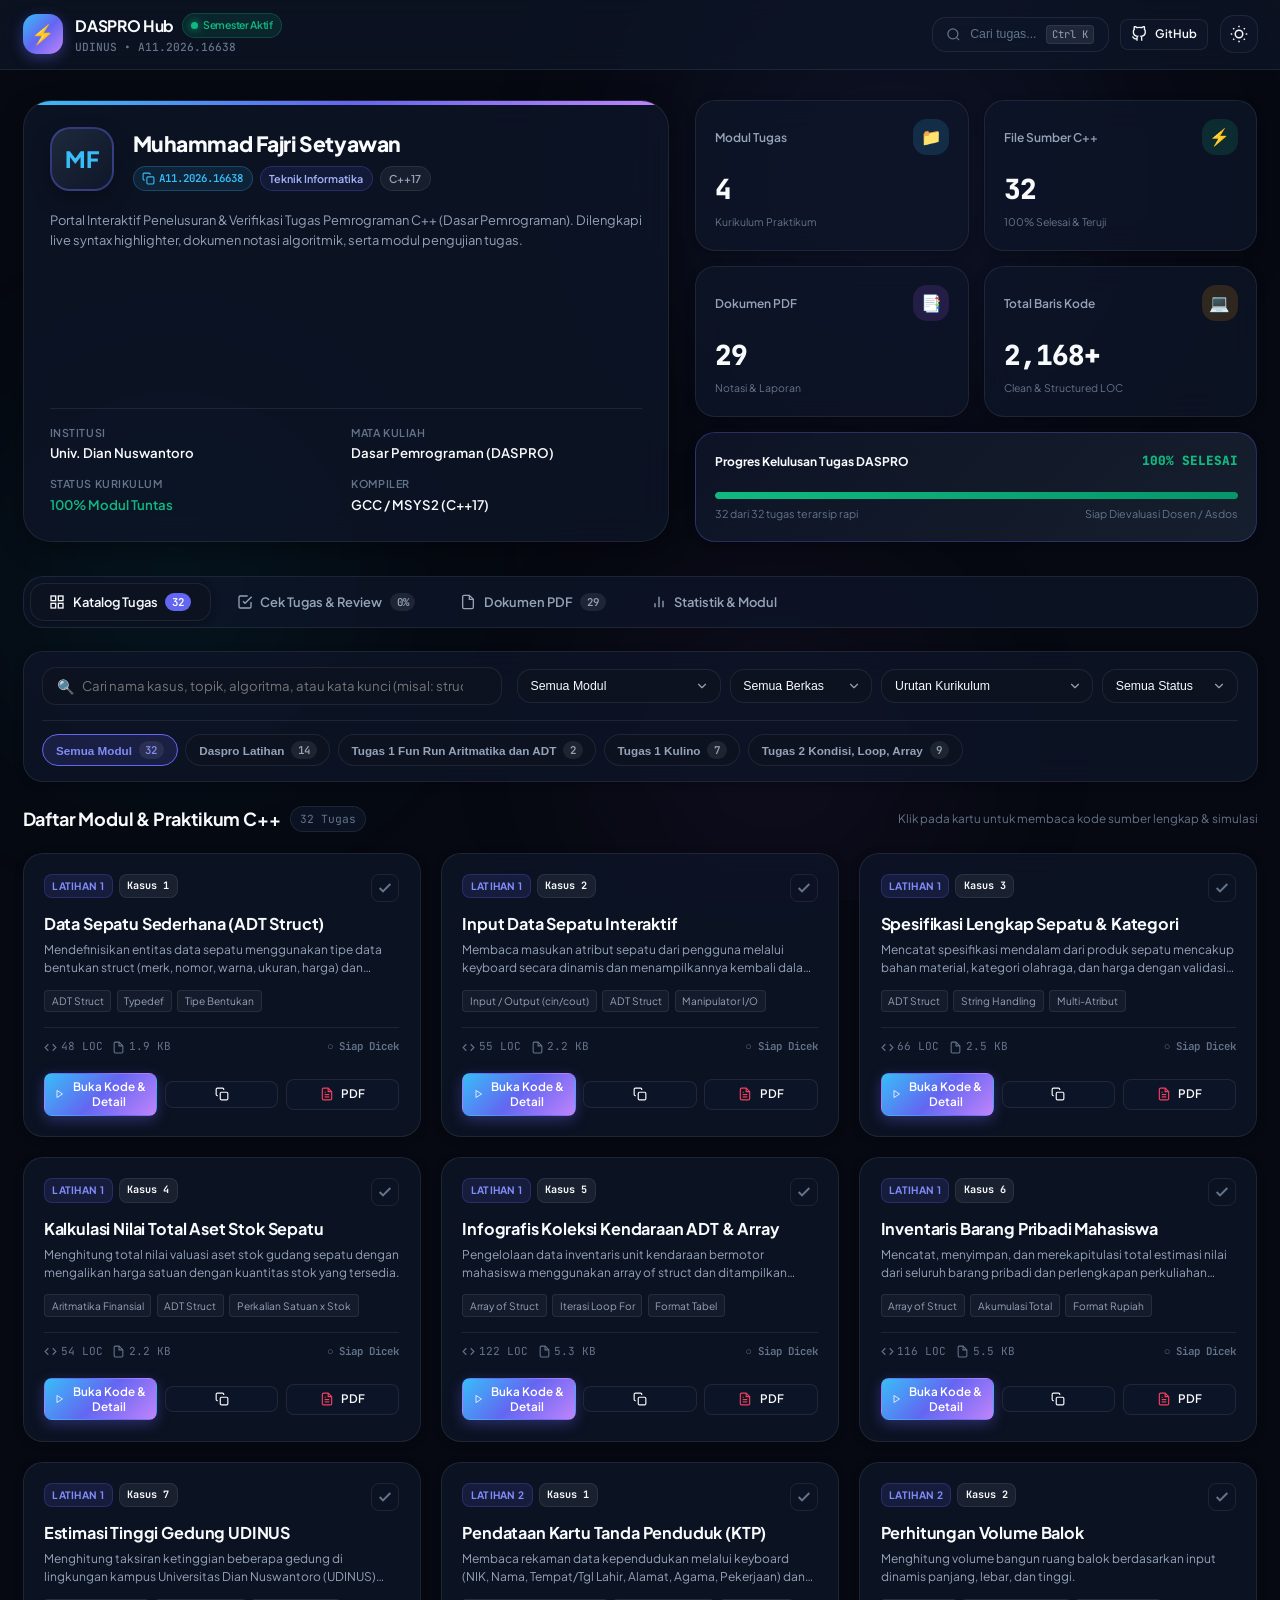
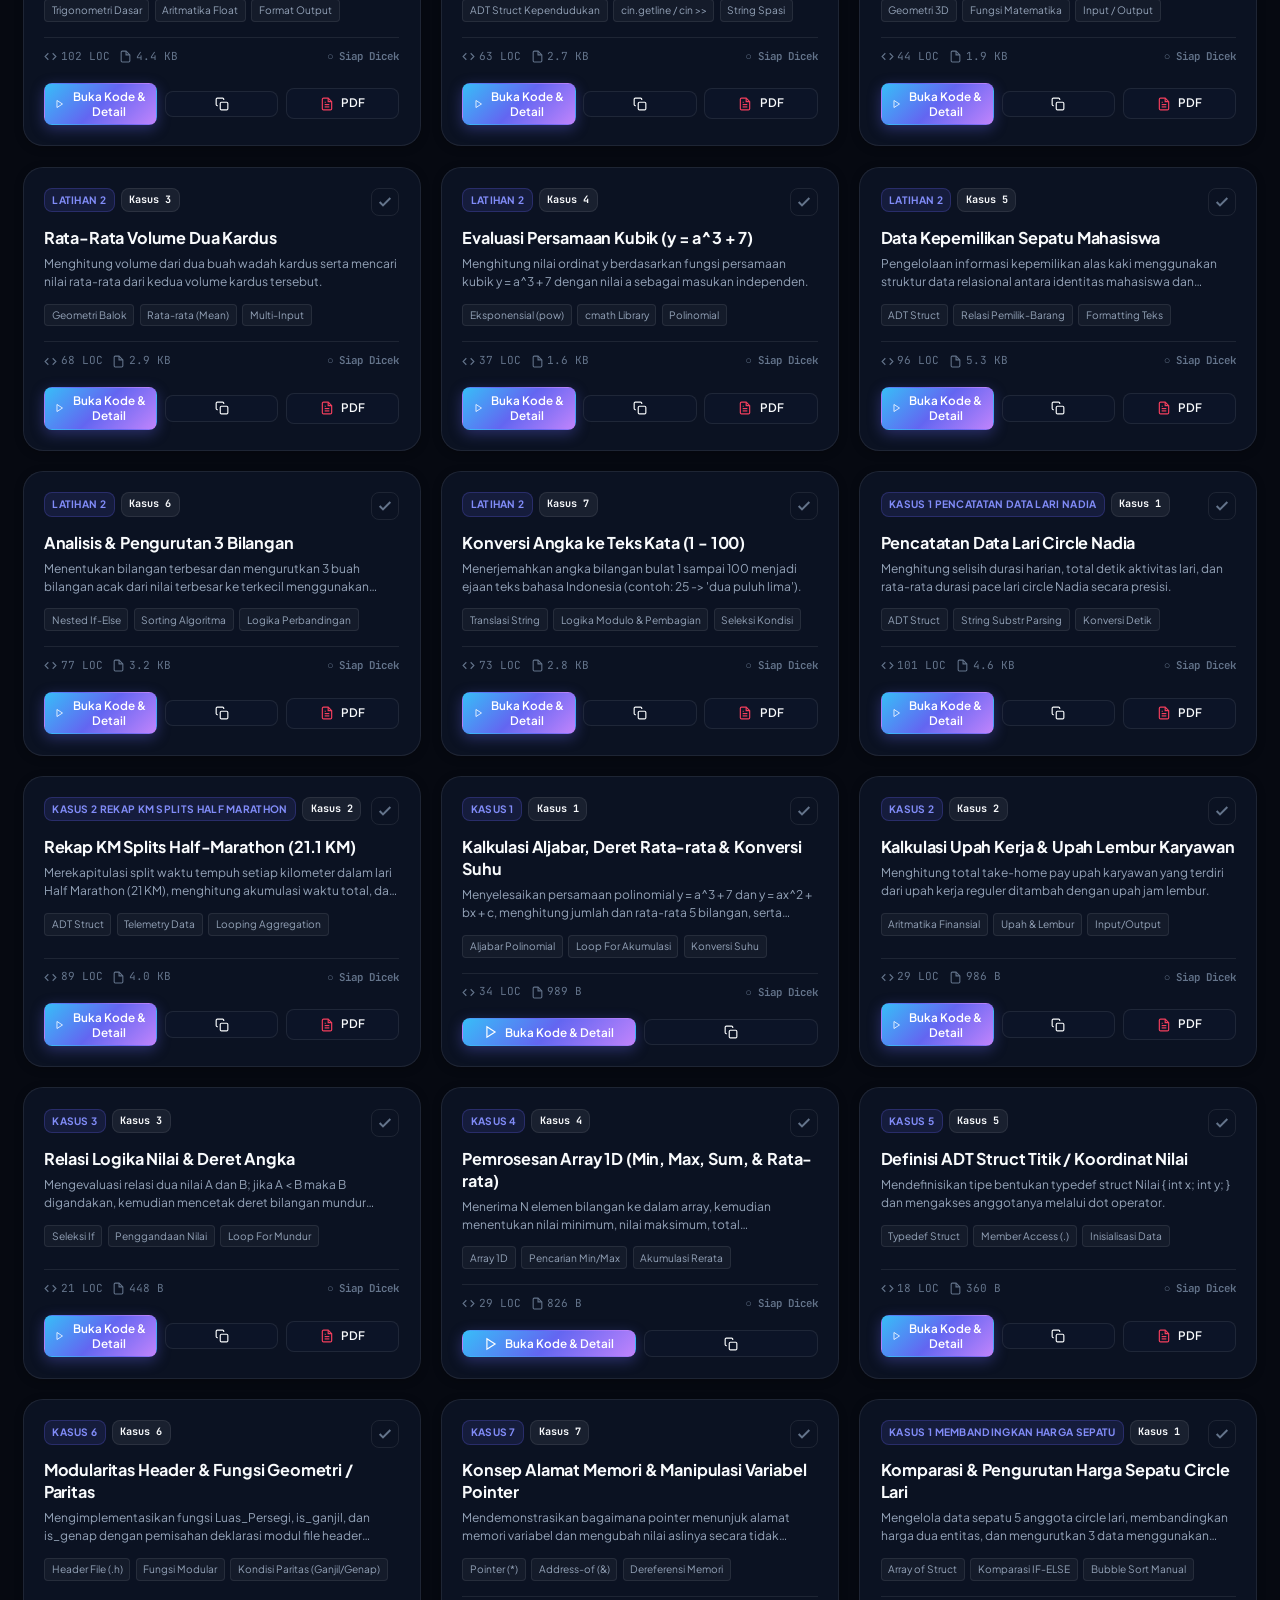
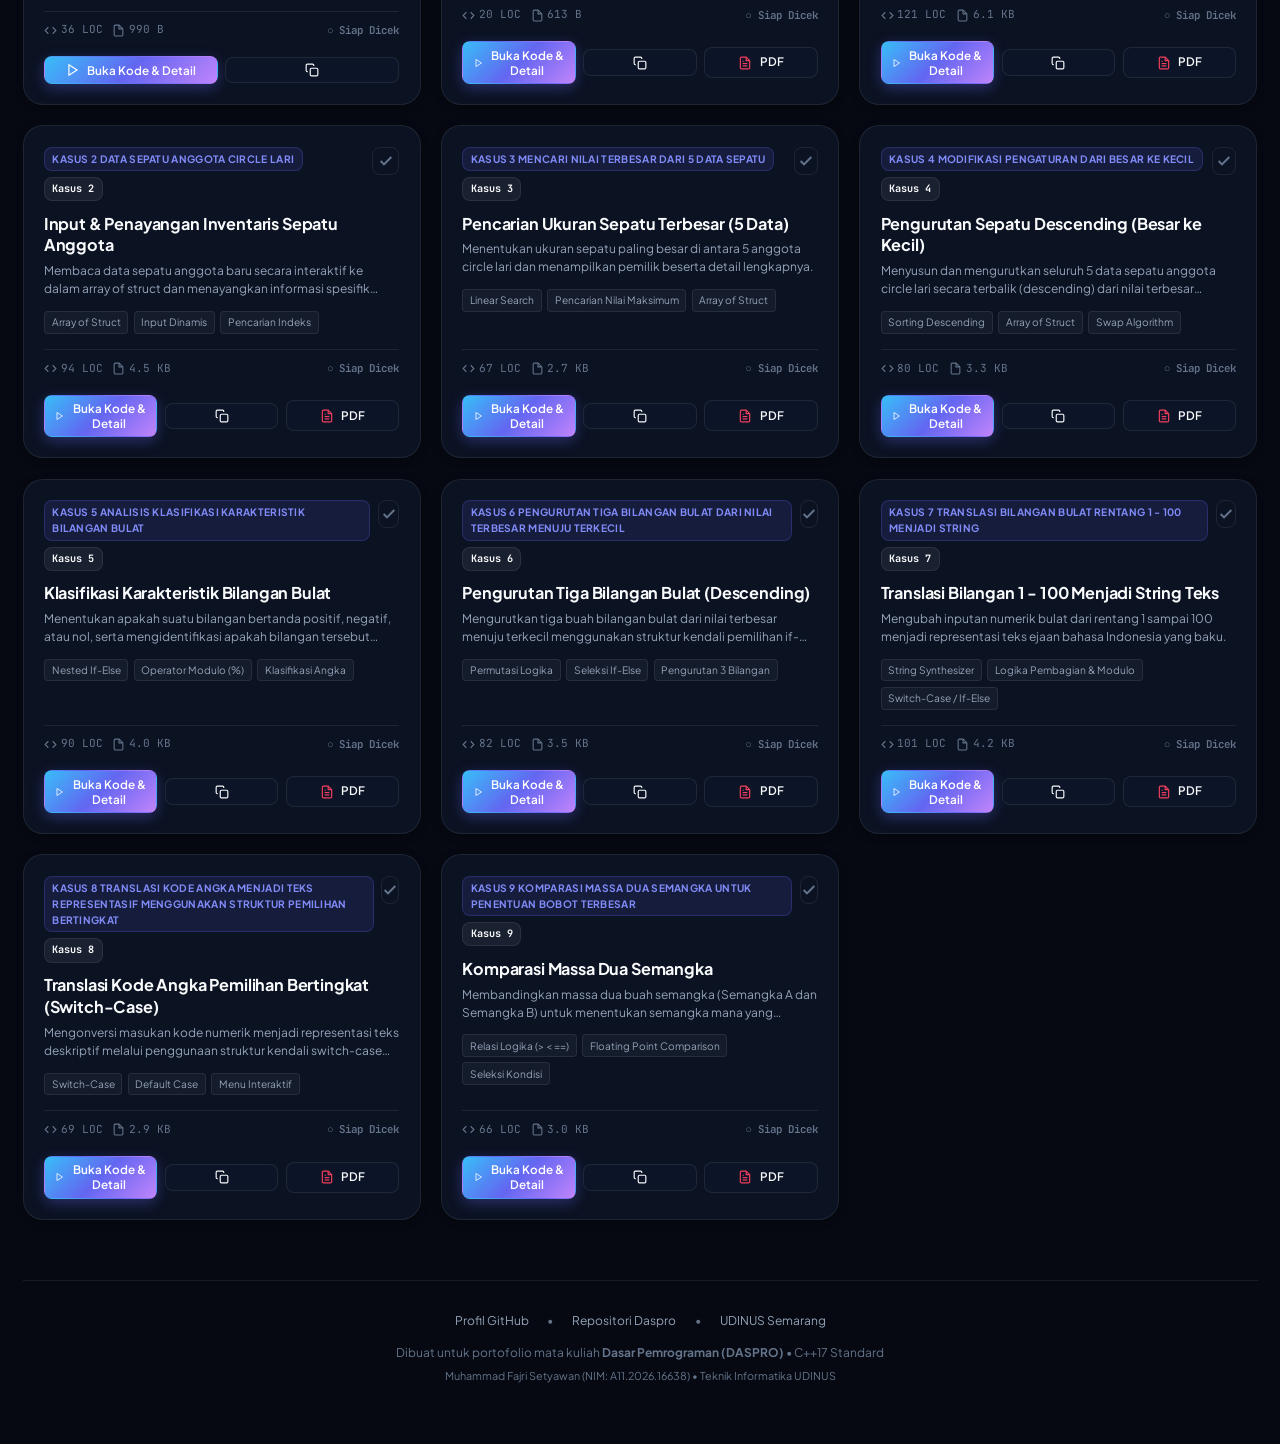
==== index.html @ 73347749 "feat: add interactive web portal and automation scripts for repository visualization" ====
<!DOCTYPE html>
<html lang="id" data-theme="dark">
<head>
    <meta charset="UTF-8">
    <meta name="viewport" content="width=device-width, initial-scale=1.0">
    <meta name="description" content="DASPRO Activity & Assignment Hub - Repositori Tugas & Portofolio Pemrograman C++ Muhammad Fajri Setyawan (NIM: A11.2026.16638), Teknik Informatika UDINUS.">
    <meta name="author" content="Muhammad Fajri Setyawan">
    <title>DASPRO Assignment Hub & Explorer • Muhammad Fajri Setyawan (A11.2026.16638)</title>
    
    <!-- Favicon -->
    <link rel="icon" href="data:image/svg+xml,<svg xmlns=%22http://www.w3.org/2000/svg%22 viewBox=%220 0 100 100%22><text y=%22.9em%22 font-size=%2290%22>🚀</text></svg>">

    <!-- Stylesheet -->
    <link rel="stylesheet" href="assets/css/styles.css">
</head>
<body>

    <!-- Ambient Glowing Lights -->
    <div class="ambient-glow">
        <div class="glow-circle-1"></div>
        <div class="glow-circle-2"></div>
        <div class="glow-circle-3"></div>
    </div>

    <!-- Main Container -->
    <div class="app-container">

        <!-- Navigation Bar -->
        <header class="navbar">
            <a href="#" class="nav-brand">
                <div class="brand-icon">
                    <span>⚡</span>
                </div>
                <div class="brand-info">
                    <div class="brand-title">
                        DASPRO Hub
                        <span class="status-badge">
                            <span class="pulse-dot"></span>
                            Semester Aktif
                        </span>
                    </div>
                    <div class="brand-subtitle">UDINUS • A11.2026.16638</div>
                </div>
            </a>

            <div class="nav-controls">
                <button class="nav-search-trigger" id="navSearchTrigger" title="Cari tugas (Tekan Ctrl + K atau /)">
                    <svg width="15" height="15" viewBox="0 0 24 24" fill="none" stroke="currentColor" stroke-width="2">
                        <circle cx="11" cy="11" r="8"></circle>
                        <line x1="21" y1="21" x2="16.65" y2="16.65"></line>
                    </svg>
                    <span>Cari tugas...</span>
                    <span class="kbd">Ctrl K</span>
                </button>

                <a href="https://github.com/LazenFajri/daspro_A11.2026.16638" target="_blank" rel="noopener noreferrer" class="btn btn-secondary btn-sm" title="Buka Repositori GitHub">
                    <svg width="16" height="16" viewBox="0 0 24 24" fill="none" stroke="currentColor" stroke-width="2">
                        <path d="M9 19c-5 1.5-5-2.5-7-3m14 6v-3.87a3.37 3.37 0 0 0-.94-2.61c3.14-.35 6.44-1.54 6.44-7A5.44 5.44 0 0 0 20 4.77 5.07 5.07 0 0 0 19.91 1S18.73.65 16 2.48a13.38 13.38 0 0 0-7 0C6.27.65 5.09 1 5.09 1A5.07 5.07 0 0 0 5 4.77a5.44 5.44 0 0 0-1.5 3.78c0 5.42 3.3 6.61 6.44 7A3.37 3.37 0 0 0 9 18.13V22"></path>
                    </svg>
                    <span>GitHub</span>
                </a>

                <button class="btn-icon" id="themeToggleBtn" title="Ganti Tema (Dark / Light)">
                    <svg width="18" height="18" viewBox="0 0 24 24" fill="none" stroke="currentColor" stroke-width="2">
                        <circle cx="12" cy="12" r="5"></circle>
                        <line x1="12" y1="1" x2="12" y2="3"></line>
                        <line x1="12" y1="21" x2="12" y2="23"></line>
                        <line x1="4.22" y1="4.22" x2="5.64" y2="5.64"></line>
                        <line x1="18.36" y1="18.36" x2="19.78" y2="19.78"></line>
                        <line x1="1" y1="12" x2="3" y2="12"></line>
                        <line x1="21" y1="12" x2="23" y2="12"></line>
                        <line x1="4.22" y1="19.78" x2="5.64" y2="18.36"></line>
                        <line x1="18.36" y1="5.64" x2="19.78" y2="4.22"></line>
                    </svg>
                </button>
            </div>
        </header>

        <!-- Hero Section -->
        <section class="hero-section">
            <!-- Left: Student Profile Card -->
            <div class="hero-profile-card">
                <div>
                    <div class="profile-header">
                        <div class="profile-avatar">MF</div>
                        <div class="profile-meta">
                            <h1 class="profile-name">Muhammad Fajri Setyawan</h1>
                            <div class="profile-badges">
                                <span class="badge-tag badge-nim" id="nimCopyBadge" title="Klik untuk menyalin NIM">
                                    <svg width="13" height="13" viewBox="0 0 24 24" fill="none" stroke="currentColor" stroke-width="2"><rect x="9" y="9" width="13" height="13" rx="2" ry="2"></rect><path d="M5 15H4a2 2 0 0 1-2-2V4a2 2 0 0 1 2-2h9a2 2 0 0 1 2 2v1"></path></svg>
                                    A11.2026.16638
                                </span>
                                <span class="badge-tag badge-prodi">Teknik Informatika</span>
                                <span class="badge-tag">C++17</span>
                            </div>
                        </div>
                    </div>

                    <div style="font-size: 0.86rem; color: var(--text-secondary); line-height: 1.6; margin-bottom: 1rem;">
                        Portal Interaktif Penelusuran & Verifikasi Tugas Pemrograman C++ (Dasar Pemrograman). Dilengkapi live syntax highlighter, dokumen notasi algoritmik, serta modul pengujian tugas.
                    </div>
                </div>

                <div class="profile-details">
                    <div class="detail-item">
                        <span class="detail-label">Institusi</span>
                        <span class="detail-value">Univ. Dian Nuswantoro</span>
                    </div>
                    <div class="detail-item">
                        <span class="detail-label">Mata Kuliah</span>
                        <span class="detail-value">Dasar Pemrograman (DASPRO)</span>
                    </div>
                    <div class="detail-item">
                        <span class="detail-label">Status Kurikulum</span>
                        <span class="detail-value" style="color: var(--brand-emerald);">100% Modul Tuntas</span>
                    </div>
                    <div class="detail-item">
                        <span class="detail-label">Kompiler</span>
                        <span class="detail-value">GCC / MSYS2 (C++17)</span>
                    </div>
                </div>
            </div>

            <!-- Right: Stats Grid -->
            <div class="hero-stats-grid">
                <div class="stat-card">
                    <div class="stat-card-top">
                        <span class="stat-label">Modul Tugas</span>
                        <div class="stat-icon blue">📁</div>
                    </div>
                    <div class="stat-value">4</div>
                    <div class="stat-sub">Kurikulum Praktikum</div>
                </div>

                <div class="stat-card">
                    <div class="stat-card-top">
                        <span class="stat-label">File Sumber C++</span>
                        <div class="stat-icon green">⚡</div>
                    </div>
                    <div class="stat-value">32</div>
                    <div class="stat-sub">100% Selesai & Teruji</div>
                </div>

                <div class="stat-card">
                    <div class="stat-card-top">
                        <span class="stat-label">Dokumen PDF</span>
                        <div class="stat-icon purple">📑</div>
                    </div>
                    <div class="stat-value">29</div>
                    <div class="stat-sub">Notasi & Laporan</div>
                </div>

                <div class="stat-card">
                    <div class="stat-card-top">
                        <span class="stat-label">Total Baris Kode</span>
                        <div class="stat-icon amber">💻</div>
                    </div>
                    <div class="stat-value">2,168+</div>
                    <div class="stat-sub">Clean & Structured LOC</div>
                </div>

                <div class="stat-card featured">
                    <div class="stat-card-top">
                        <span class="stat-label" style="font-weight: 700; color: var(--text-primary);">
                            Progres Kelulusan Tugas DASPRO
                        </span>
                        <span style="font-size: 0.85rem; font-weight: 800; color: var(--brand-emerald); font-family: var(--font-mono);">
                            100% SELESAI
                        </span>
                    </div>
                    <div class="progress-container">
                        <div class="progress-bar-bg">
                            <div class="progress-bar-fill" style="width: 100%;"></div>
                        </div>
                    </div>
                    <div style="display: flex; justify-content: space-between; font-size: 0.72rem; color: var(--text-muted); margin-top: 0.4rem;">
                        <span>32 dari 32 tugas terarsip rapi</span>
                        <span>Siap Dievaluasi Dosen / Asdos</span>
                    </div>
                </div>
            </div>
        </section>

        <!-- View Switcher Navigation Tabs -->
        <nav class="main-view-nav" aria-label="Navigasi Utama">
            <button class="view-tab-btn active" data-view="explorer">
                <svg width="16" height="16" viewBox="0 0 24 24" fill="none" stroke="currentColor" stroke-width="2">
                    <rect x="3" y="3" width="7" height="7"></rect>
                    <rect x="14" y="3" width="7" height="7"></rect>
                    <rect x="14" y="14" width="7" height="7"></rect>
                    <rect x="3" y="14" width="7" height="7"></rect>
                </svg>
                <span>Katalog Tugas</span>
                <span class="tab-badge">32</span>
            </button>

            <button class="view-tab-btn" data-view="review">
                <svg width="16" height="16" viewBox="0 0 24 24" fill="none" stroke="currentColor" stroke-width="2">
                    <polyline points="9 11 12 14 22 4"></polyline>
                    <path d="M21 12v7a2 2 0 0 1-2 2H5a2 2 0 0 1-2-2V5a2 2 0 0 1 2-2h11"></path>
                </svg>
                <span>Cek Tugas & Review</span>
                <span class="tab-badge" id="reviewProgressPctLabel">0%</span>
            </button>

            <button class="view-tab-btn" data-view="pdf">
                <svg width="16" height="16" viewBox="0 0 24 24" fill="none" stroke="currentColor" stroke-width="2">
                    <path d="M14 2H6a2 2 0 0 0-2 2v16a2 2 0 0 0 2 2h12a2 2 0 0 0 2-2V8z"></path>
                    <polyline points="14 2 14 8 20 8"></polyline>
                </svg>
                <span>Dokumen PDF</span>
                <span class="tab-badge">29</span>
            </button>

            <button class="view-tab-btn" data-view="analytics">
                <svg width="16" height="16" viewBox="0 0 24 24" fill="none" stroke="currentColor" stroke-width="2">
                    <line x1="18" y1="20" x2="18" y2="10"></line>
                    <line x1="12" y1="20" x2="12" y2="4"></line>
                    <line x1="6" y1="20" x2="6" y2="14"></line>
                </svg>
                <span>Statistik & Modul</span>
            </button>
        </nav>

        <!-- ===================================================================
             VIEW 1: EXPLORER / KATALOG TUGAS
             =================================================================== -->
        <main id="viewExplorer">
            <!-- Filter Toolbar -->
            <div class="filter-toolbar">
                <div class="toolbar-top-row">
                    <div class="search-box-wrapper">
                        <span class="search-icon">🔍</span>
                        <input type="text" id="searchInput" class="search-input" placeholder="Cari nama kasus, topik, algoritma, atau kata kunci (misal: struct, pointer, lari, sepatu)...">
                        <button id="searchClearBtn" class="search-clear-btn" title="Hapus pencarian">✕</button>
                    </div>

                    <div class="toolbar-select-group">
                        <select id="moduleFilterSelect" class="select-custom" title="Filter Berdasarkan Modul">
                            <option value="all">Semua Modul</option>
                            <option value="Daspro Latihan">Daspro Latihan</option>
                            <option value="Tugas 1 Fun Run Aritmatika dan ADT">Tugas 1 Fun Run</option>
                            <option value="Tugas 1 Kulino">Tugas 1 Kulino</option>
                            <option value="Tugas 2 Kondisi, Loop, Array">Tugas 2 Kondisi, Loop, Array</option>
                        </select>

                        <select id="fileTypeSelect" class="select-custom" title="Filter Tipe Berkas">
                            <option value="all">Semua Berkas</option>
                            <option value="cpp">Hanya C++ (.cpp)</option>
                            <option value="pdf">Hanya PDF (.pdf)</option>
                        </select>

                        <select id="sortSelect" class="select-custom" title="Urutkan Tampilan">
                            <option value="default">Urutan Kurikulum</option>
                            <option value="loc_desc">Baris Kode Terbanyak (LOC ↓)</option>
                            <option value="name_asc">Nama Judul (A - Z)</option>
                        </select>

                        <select id="reviewFilterSelect" class="select-custom" title="Status Pemeriksaan">
                            <option value="all">Semua Status</option>
                            <option value="reviewed">Sudah Diperiksa</option>
                            <option value="unreviewed">Belum Diperiksa</option>
                        </select>
                    </div>
                </div>

                <!-- Module Pills -->
                <div class="module-pills-row" id="modulePillsContainer">
                    <!-- Dynamic Pills -->
                </div>
            </div>

            <!-- Section Header -->
            <div class="section-header">
                <div class="section-title-wrap">
                    <h2 class="section-title">Daftar Modul & Praktikum C++</h2>
                    <span class="section-counter" id="assignmentCountLabel">32 Tugas</span>
                </div>
                <div style="font-size: 0.78rem; color: var(--text-muted);">
                    Klik pada kartu untuk membaca kode sumber lengkap & simulasi
                </div>
            </div>

            <!-- Assignment Cards Grid -->
            <div class="assignment-grid" id="assignmentGrid">
                <!-- Generated by app.js -->
            </div>
        </main>

        <!-- ===================================================================
             VIEW 2: CEK TUGAS & REVIEW CENTER (Interactive Verification)
             =================================================================== -->
        <section id="viewReview" style="display: none;">
            <div class="review-dashboard-header">
                <div class="review-summary-left">
                    <h2>📋 Dashboard Verifikasi & Pemeriksaan Tugas</h2>
                    <p>
                        Panel interaktif untuk dosen, asisten dosen, maupun mahasiswa dalam memvalidasi seluruh berkas praktikum C++. Status centang, penilaian nilai skor, dan catatan tersimpan secara otomatis di peramban (localStorage).
                    </p>
                    <div class="review-progress-card">
                        <div class="review-progress-top">
                            <span class="review-progress-title">Progres Pemeriksaan Portofolio</span>
                            <span class="review-progress-pct" id="reviewProgressCountLabel">0 / 32 Tugas Terverifikasi</span>
                        </div>
                        <div class="progress-bar-bg">
                            <div class="progress-bar-fill" id="reviewProgressBarFill" style="width: 0%;"></div>
                        </div>
                    </div>
                </div>

                <div class="review-actions-right">
                    <button class="btn btn-primary" id="exportReviewBtn">
                        <svg width="16" height="16" viewBox="0 0 24 24" fill="none" stroke="currentColor" stroke-width="2">
                            <path d="M21 15v4a2 2 0 0 1-2 2H5a2 2 0 0 1-2-2v-4"></path>
                            <polyline points="7 10 12 15 17 10"></polyline>
                            <line x1="12" y1="15" x2="12" y2="3"></line>
                        </svg>
                        <span>Ekspor Laporan Review (Salin Ringkasan)</span>
                    </button>

                    <div style="display: flex; gap: 0.5rem;">
                        <button class="btn btn-secondary btn-sm" id="markAllReviewedBtn" style="flex: 1;">
                            <svg width="14" height="14" viewBox="0 0 24 24" fill="none" stroke="currentColor" stroke-width="2"><polyline points="20 6 9 17 4 12"></polyline></svg>
                            Tandai Semua Selesai
                        </button>
                        <button class="btn btn-ghost btn-sm" id="resetReviewBtn">
                            Reset
                        </button>
                    </div>
                </div>
            </div>

            <!-- Review Table -->
            <div class="review-table-container">
                <table class="review-table">
                    <thead>
                        <tr>
                            <th style="width: 50px;">No</th>
                            <th>Nama Tugas & File C++</th>
                            <th>Modul</th>
                            <th>Baris</th>
                            <th style="width: 150px;">Status Pemeriksaan</th>
                            <th style="width: 80px;">Skor</th>
                            <th>Catatan Evaluasi / Feedback</th>
                            <th style="width: 100px;">Aksi</th>
                        </tr>
                    </thead>
                    <tbody id="reviewTableBody">
                        <!-- Generated by app.js -->
                    </tbody>
                </table>
            </div>
        </section>

        <!-- ===================================================================
             VIEW 3: PDF DOCUMENT HUB
             =================================================================== -->
        <section id="viewPdf" style="display: none;">
            <div class="section-header">
                <div class="section-title-wrap">
                    <h2 class="section-title">Katalog Dokumen & Notasi Algoritmik</h2>
                    <span class="section-counter">29 Berkas PDF</span>
                </div>
                <div style="font-size: 0.78rem; color: var(--text-muted);">
                    Arsip lengkap berkas analisis, deskripsi kasus, dan notasi algoritma
                </div>
            </div>

            <div class="pdf-catalog-grid" id="pdfGrid">
                <!-- Generated by app.js -->
            </div>
        </section>

        <!-- ===================================================================
             VIEW 4: MODULES & ANALYTICS
             =================================================================== -->
        <section id="viewAnalytics" style="display: none;">
            <div class="section-header">
                <div class="section-title-wrap">
                    <h2 class="section-title">Distribusi Modul Praktikum</h2>
                </div>
            </div>

            <div class="module-overview-grid" id="moduleAnalyticsContainer">
                <!-- Generated by app.js -->
            </div>

            <div class="analysis-card">
                <div class="analysis-title">
                    <svg width="20" height="20" viewBox="0 0 24 24" fill="none" stroke="#6366f1" stroke-width="2">
                        <path d="M20.59 13.41l-7.17 7.17a2 2 0 0 1-2.83 0L2 12V2h10l8.59 8.59a2 2 0 0 1 0 2.82z"></path>
                        <line x1="7" y1="7" x2="7.01" y2="7"></line>
                    </svg>
                    <span>Peta Konsep & Topik Pemrograman C++</span>
                </div>
                <div class="analysis-content" style="margin-top: 0.75rem;">
                    <p style="margin-bottom: 1rem;">
                        Klik pada salah satu topik di bawah untuk memfilter seluruh tugas yang mengimplementasikan materi tersebut:
                    </p>
                    <div id="conceptCloudContainer">
                        <!-- Generated by app.js -->
                    </div>
                </div>
            </div>
        </section>

        <!-- Footer -->
        <footer class="app-footer">
            <div class="footer-links">
                <a href="https://github.com/LazenFajri" target="_blank" rel="noopener noreferrer">Profil GitHub</a>
                <span>•</span>
                <a href="https://github.com/LazenFajri/daspro_A11.2026.16638" target="_blank" rel="noopener noreferrer">Repositori Daspro</a>
                <span>•</span>
                <a href="https://dinus.ac.id" target="_blank" rel="noopener noreferrer">UDINUS Semarang</a>
            </div>
            <div>
                Dibuat untuk portofolio mata kuliah <strong>Dasar Pemrograman (DASPRO)</strong> • C++17 Standard
            </div>
            <div style="margin-top: 0.35rem; font-size: 0.72rem; color: var(--text-muted);">
                Muhammad Fajri Setyawan (NIM: A11.2026.16638) • Teknik Informatika UDINUS
            </div>
        </footer>

    </div>

    <!-- =======================================================================
         ULTIMATE CODE & ASSIGNMENT MODAL
         ======================================================================= -->
    <div class="modal-backdrop" id="taskModal" aria-modal="true" role="dialog">
        <div class="modal-window">
            <!-- Modal Header -->
            <div class="modal-header">
                <div class="modal-header-left">
                    <div class="modal-breadcrumbs" id="modalBreadcrumb">
                        <span>Modul</span> / <span>Subfolder</span> / <span>Berkas.cpp</span>
                    </div>
                    <h3 class="modal-title" id="modalTitle">Judul Tugas</h3>
                </div>

                <div class="modal-header-actions">
                    <button class="btn btn-secondary btn-sm" id="modalCopyCodeBtn" title="Salin seluruh kode C++">
                        <svg width="14" height="14" viewBox="0 0 24 24" fill="none" stroke="currentColor" stroke-width="2">
                            <rect x="9" y="9" width="13" height="13" rx="2" ry="2"></rect>
                            <path d="M5 15H4a2 2 0 0 1-2-2V4a2 2 0 0 1 2-2h9a2 2 0 0 1 2 2v1"></path>
                        </svg>
                        <span>Salin Kode</span>
                    </button>

                    <button class="btn btn-secondary btn-sm" id="modalDownloadBtn" title="Unduh file .cpp">
                        <svg width="14" height="14" viewBox="0 0 24 24" fill="none" stroke="currentColor" stroke-width="2">
                            <path d="M21 15v4a2 2 0 0 1-2 2H5a2 2 0 0 1-2-2v-4"></path>
                            <polyline points="7 10 12 15 17 10"></polyline>
                            <line x1="12" y1="15" x2="12" y2="3"></line>
                        </svg>
                        <span>Unduh .cpp</span>
                    </button>

                    <a id="modalGithubLink" href="#" target="_blank" rel="noopener noreferrer" class="btn btn-ghost btn-sm" title="Lihat di GitHub">
                        <svg width="16" height="16" viewBox="0 0 24 24" fill="none" stroke="currentColor" stroke-width="2">
                            <path d="M9 19c-5 1.5-5-2.5-7-3m14 6v-3.87a3.37 3.37 0 0 0-.94-2.61c3.14-.35 6.44-1.54 6.44-7A5.44 5.44 0 0 0 20 4.77 5.07 5.07 0 0 0 19.91 1S18.73.65 16 2.48a13.38 13.38 0 0 0-7 0C6.27.65 5.09 1 5.09 1A5.07 5.07 0 0 0 5 4.77a5.44 5.44 0 0 0-1.5 3.78c0 5.42 3.3 6.61 6.44 7A3.37 3.37 0 0 0 9 18.13V22"></path>
                        </svg>
                    </a>

                    <button class="btn-icon" id="modalCloseBtn" title="Tutup (Esc)">✕</button>
                </div>
            </div>

            <!-- Modal Tab Bar -->
            <div class="modal-nav-tabs">
                <button class="modal-tab-btn active" data-tab="code">
                    <svg width="15" height="15" viewBox="0 0 24 24" fill="none" stroke="currentColor" stroke-width="2"><polyline points="16 18 22 12 16 6"></polyline><polyline points="8 6 2 12 8 18"></polyline></svg>
                    <span>Kode Sumber C++</span>
                </button>
                <button class="modal-tab-btn" data-tab="analysis">
                    <svg width="15" height="15" viewBox="0 0 24 24" fill="none" stroke="currentColor" stroke-width="2"><circle cx="12" cy="12" r="10"></circle><line x1="12" y1="16" x2="12" y2="12"></line><line x1="12" y1="8" x2="12.01" y2="8"></line></svg>
                    <span>Analisis Algoritma</span>
                </button>
                <button class="modal-tab-btn" data-tab="terminal">
                    <svg width="15" height="15" viewBox="0 0 24 24" fill="none" stroke="currentColor" stroke-width="2"><polyline points="4 17 10 11 4 5"></polyline><line x1="12" y1="19" x2="20" y2="19"></line></svg>
                    <span>Simulasi Terminal</span>
                </button>
                <button class="modal-tab-btn" data-tab="docs">
                    <svg width="15" height="15" viewBox="0 0 24 24" fill="none" stroke="currentColor" stroke-width="2"><path d="M14 2H6a2 2 0 0 0-2 2v16a2 2 0 0 0 2 2h12a2 2 0 0 0 2-2V8z"></path><polyline points="14 2 14 8 20 8"></polyline></svg>
                    <span>Dokumen Terkait</span>
                </button>
                <button class="modal-tab-btn" data-tab="review">
                    <svg width="15" height="15" viewBox="0 0 24 24" fill="none" stroke="currentColor" stroke-width="2"><polyline points="9 11 12 14 22 4"></polyline><path d="M21 12v7a2 2 0 0 1-2 2H5a2 2 0 0 1-2-2V5a2 2 0 0 1 2-2h11"></path></svg>
                    <span>Status Verifikasi & Nilai</span>
                </button>
            </div>

            <!-- Modal Content Body -->
            <div class="modal-body">
                <!-- Panel 1: Code Viewer -->
                <div class="tab-panel active" id="modalCodePanel">
                    <div class="code-viewer-container">
                        <div class="code-viewer-header">
                            <div class="code-file-label">
                                <span style="color: #38bdf8;">●</span> C++17 Source File
                            </div>
                            <div style="font-size: 0.72rem; color: var(--text-muted); font-family: var(--font-mono);">
                                Standar ISO/IEC 14882:2017
                            </div>
                        </div>
                        <div class="code-viewer-scroll" id="modalCodeWrapper">
                            <!-- Injected by app.js with renderHighlightedCpp -->
                        </div>
                    </div>
                </div>

                <!-- Panel 2: Analysis & Concepts -->
                <div class="tab-panel" id="modalAnalysisPanel">
                    <div id="modalAnalysisContent">
                        <!-- Injected by app.js -->
                    </div>
                </div>

                <!-- Panel 3: Terminal Simulation -->
                <div class="tab-panel" id="modalTerminalPanel">
                    <div class="terminal-box">
                        <div class="terminal-header">
                            <div class="terminal-dots">
                                <span class="terminal-dot red"></span>
                                <span class="terminal-dot yellow"></span>
                                <span class="terminal-dot green"></span>
                            </div>
                            <div class="terminal-title">bash - c++ runner simulation</div>
                            <div style="font-size: 0.7rem; color: #64748b;">x86_64-w64-mingw32</div>
                        </div>
                        <div class="terminal-body" id="modalTerminalBody">
                            <!-- Terminal text -->
                        </div>
                    </div>
                </div>

                <!-- Panel 4: Documents -->
                <div class="tab-panel" id="modalDocsPanel">
                    <div id="modalDocsContent">
                        <!-- Injected by app.js -->
                    </div>
                </div>

                <!-- Panel 5: Review & Grading -->
                <div class="tab-panel" id="modalReviewPanel">
                    <div class="analysis-card">
                        <div class="analysis-title">
                            <svg width="20" height="20" viewBox="0 0 24 24" fill="none" stroke="#10b981" stroke-width="2"><polyline points="20 6 9 17 4 12"></polyline></svg>
                            Verifikasi Kasus & Evaluasi Tugas
                        </div>
                        <div class="analysis-content">
                            <p style="margin-bottom: 1.25rem;">
                                Berikan checklist verifikasi dan catatan evaluasi untuk tugas ini. Data akan langsung tersimpan di peramban.
                            </p>

                            <div style="display: flex; flex-direction: column; gap: 1rem; max-width: 500px;">
                                <label style="display: flex; align-items: center; gap: 0.65rem; cursor: pointer;">
                                    <input type="checkbox" id="modalReviewCheck" style="width: 20px; height: 20px; accent-color: var(--brand-emerald);">
                                    <span style="font-weight: 700; font-size: 0.95rem; color: var(--text-primary);">
                                        Tandai Kasus Ini Sudah Selesai Diperiksa & Lolos Uji
                                    </span>
                                </label>

                                <div>
                                    <label style="display: block; font-size: 0.78rem; font-weight: 600; color: var(--text-muted); margin-bottom: 0.35rem;">
                                        NILAI / SKOR (0 - 100):
                                    </label>
                                    <input type="text" id="modalReviewScore" class="score-input" style="width: 120px; text-align: left; padding: 0.5rem 0.75rem;" placeholder="100">
                                </div>

                                <div>
                                    <label style="display: block; font-size: 0.78rem; font-weight: 600; color: var(--text-muted); margin-bottom: 0.35rem;">
                                        CATATAN EVALUASI / FEEDBACK DOSEN / ASDOS:
                                    </label>
                                    <textarea id="modalReviewNotes" class="review-notes-input" style="min-height: 90px; padding: 0.75rem;" placeholder="Tulis catatan penilaian kode di sini..."></textarea>
                                </div>
                            </div>
                        </div>
                    </div>
                </div>
            </div>
        </div>
    </div>

    <!-- Toast Notification Container -->
    <div class="toast-container" id="toastContainer"></div>

    <!-- Scripts -->
    <script src="assets/js/prism.js"></script>
    <script src="assets/js/assignments.js"></script>
    <script src="assets/js/app.js"></script>
</body>
</html>
---- assets/css/styles.css ----
/* ==========================================================================
   DASPRO Activity & Assignment Hub - Modern Developer Design System
   Mahasiswa: Muhammad Fajri Setyawan (A11.2026.16638) - UDINUS
   ========================================================================== */

@import url('https://fonts.googleapis.com/css2?family=Plus+Jakarta+Sans:wght@300;400;500;600;700;800&family=JetBrains+Mono:wght@400;500;600;700&display=swap');

:root {
    /* Color Palette - Modern Obsidian Dark (Default) */
    --bg-base: #060911;
    --bg-surface: #0c1220;
    --bg-card: rgba(15, 23, 42, 0.72);
    --bg-card-hover: rgba(26, 38, 66, 0.85);
    --bg-card-solid: #0f172a;
    --bg-input: rgba(15, 23, 42, 0.8);
    --bg-glass: rgba(15, 23, 42, 0.65);
    
    --border-subtle: rgba(255, 255, 255, 0.08);
    --border-hover: rgba(99, 102, 241, 0.45);
    --border-active: #6366f1;
    
    --text-primary: #f8fafc;
    --text-secondary: #94a3b8;
    --text-muted: #64748b;
    --text-accent: #38bdf8;

    /* Accents & Brand Gradients */
    --brand-blue: #0284c7;
    --brand-cyan: #06b6d4;
    --brand-indigo: #6366f1;
    --brand-purple: #a855f7;
    --brand-emerald: #10b981;
    --brand-amber: #f59e0b;
    --brand-rose: #f43f5e;
    
    --grad-hero: linear-gradient(135deg, #38bdf8 0%, #6366f1 50%, #c084fc 100%);
    --grad-card-glow: radial-gradient(circle at 50% 0%, rgba(99, 102, 241, 0.15) 0%, transparent 70%);
    --grad-emerald: linear-gradient(135deg, #10b981 0%, #059669 100%);
    --grad-accent: linear-gradient(135deg, #0ea5e9 0%, #6366f1 100%);

    /* Shadows & Glows */
    --shadow-sm: 0 2px 8px rgba(0, 0, 0, 0.25);
    --shadow-md: 0 8px 24px rgba(0, 0, 0, 0.35);
    --shadow-lg: 0 16px 40px rgba(0, 0, 0, 0.45);
    --shadow-glow: 0 0 35px -5px rgba(99, 102, 241, 0.25);
    --shadow-glow-cyan: 0 0 35px -5px rgba(6, 182, 212, 0.25);

    /* Typography & Sizing */
    --font-sans: 'Plus Jakarta Sans', -apple-system, BlinkMacSystemFont, 'Segoe UI', Roboto, sans-serif;
    --font-mono: 'JetBrains Mono', 'Fira Code', monospace;
    
    --radius-sm: 8px;
    --radius-md: 14px;
    --radius-lg: 20px;
    --radius-xl: 28px;
    --radius-full: 9999px;

    --transition: all 0.25s cubic-bezier(0.16, 1, 0.3, 1);
}

/* Light Theme Variables */
[data-theme="light"] {
    --bg-base: #f8fafc;
    --bg-surface: #ffffff;
    --bg-card: rgba(255, 255, 255, 0.85);
    --bg-card-hover: #ffffff;
    --bg-card-solid: #ffffff;
    --bg-input: #ffffff;
    --bg-glass: rgba(255, 255, 255, 0.8);
    
    --border-subtle: #e2e8f0;
    --border-hover: #94a3b8;
    --border-active: #4f46e5;
    
    --text-primary: #0f172a;
    --text-secondary: #475569;
    --text-muted: #94a3b8;
    --text-accent: #0284c7;

    --shadow-sm: 0 2px 8px rgba(0, 0, 0, 0.04);
    --shadow-md: 0 8px 20px rgba(0, 0, 0, 0.06);
    --shadow-lg: 0 16px 36px rgba(0, 0, 0, 0.09);
    --shadow-glow: 0 0 30px -5px rgba(99, 102, 241, 0.15);
    --shadow-glow-cyan: 0 0 30px -5px rgba(14, 165, 233, 0.15);
}

/* Base Styles */
* {
    box-sizing: border-box;
    margin: 0;
    padding: 0;
}

html {
    scroll-behavior: smooth;
    font-size: 15px;
}

body {
    background-color: var(--bg-base);
    color: var(--text-primary);
    font-family: var(--font-sans);
    line-height: 1.6;
    min-height: 100vh;
    overflow-x: hidden;
    position: relative;
    transition: background-color 0.3s ease, color 0.3s ease;
}

/* Ambient Background Lights */
.ambient-glow {
    position: fixed;
    top: 0;
    left: 0;
    width: 100%;
    height: 100%;
    pointer-events: none;
    z-index: 0;
    overflow: hidden;
}

.glow-circle-1 {
    position: absolute;
    top: -150px;
    right: 5%;
    width: 650px;
    height: 650px;
    background: radial-gradient(circle, rgba(99, 102, 241, 0.12) 0%, transparent 70%);
    filter: blur(80px);
}

.glow-circle-2 {
    position: absolute;
    top: 300px;
    left: -100px;
    width: 550px;
    height: 550px;
    background: radial-gradient(circle, rgba(6, 182, 212, 0.09) 0%, transparent 70%);
    filter: blur(80px);
}

.glow-circle-3 {
    position: absolute;
    bottom: -100px;
    right: 20%;
    width: 500px;
    height: 500px;
    background: radial-gradient(circle, rgba(168, 85, 247, 0.08) 0%, transparent 70%);
    filter: blur(80px);
}

/* App Container */
.app-container {
    position: relative;
    z-index: 1;
    max-width: 1440px;
    margin: 0 auto;
    padding: 0 1.5rem 4rem 1.5rem;
}

/* Top Navigation Bar */
.navbar {
    position: sticky;
    top: 0;
    z-index: 100;
    backdrop-filter: blur(20px);
    -webkit-backdrop-filter: blur(20px);
    background: var(--bg-glass);
    border-bottom: 1px solid var(--border-subtle);
    padding: 0.85rem 1.5rem;
    margin: 0 -1.5rem 2rem -1.5rem;
    display: flex;
    align-items: center;
    justify-content: space-between;
    transition: var(--transition);
}

.nav-brand {
    display: flex;
    align-items: center;
    gap: 0.85rem;
    text-decoration: none;
    color: var(--text-primary);
}

.brand-icon {
    width: 40px;
    height: 40px;
    border-radius: var(--radius-md);
    background: var(--grad-hero);
    display: flex;
    align-items: center;
    justify-content: center;
    color: white;
    font-size: 1.25rem;
    font-weight: 800;
    box-shadow: 0 4px 14px rgba(99, 102, 241, 0.4);
}

.brand-info {
    display: flex;
    flex-direction: column;
}

.brand-title {
    font-size: 1.05rem;
    font-weight: 700;
    letter-spacing: -0.02em;
    display: flex;
    align-items: center;
    gap: 0.5rem;
}

.brand-subtitle {
    font-size: 0.75rem;
    color: var(--text-muted);
    font-weight: 500;
    font-family: var(--font-mono);
}

.status-badge {
    display: inline-flex;
    align-items: center;
    gap: 0.35rem;
    padding: 0.2rem 0.55rem;
    border-radius: var(--radius-full);
    font-size: 0.7rem;
    font-weight: 600;
    background: rgba(16, 185, 129, 0.12);
    color: var(--brand-emerald);
    border: 1px solid rgba(16, 185, 129, 0.25);
}

.pulse-dot {
    width: 7px;
    height: 7px;
    border-radius: 50%;
    background-color: var(--brand-emerald);
    box-shadow: 0 0 8px var(--brand-emerald);
    animation: pulse 2s infinite;
}

@keyframes pulse {
    0% { transform: scale(0.95); box-shadow: 0 0 0 0 rgba(16, 185, 129, 0.7); }
    70% { transform: scale(1.05); box-shadow: 0 0 0 6px rgba(16, 185, 129, 0); }
    100% { transform: scale(0.95); box-shadow: 0 0 0 0 rgba(16, 185, 129, 0); }
}

.nav-controls {
    display: flex;
    align-items: center;
    gap: 0.75rem;
}

/* Buttons */
.btn {
    display: inline-flex;
    align-items: center;
    justify-content: center;
    gap: 0.5rem;
    padding: 0.55rem 1rem;
    border-radius: var(--radius-md);
    font-size: 0.85rem;
    font-weight: 600;
    cursor: pointer;
    transition: var(--transition);
    border: 1px solid transparent;
    text-decoration: none;
    font-family: var(--font-sans);
}

.btn-sm {
    padding: 0.35rem 0.7rem;
    font-size: 0.78rem;
    border-radius: var(--radius-sm);
}

.btn-primary {
    background: var(--grad-hero);
    color: #ffffff;
    box-shadow: 0 4px 14px rgba(99, 102, 241, 0.35);
}

.btn-primary:hover {
    transform: translateY(-1.5px);
    box-shadow: 0 6px 20px rgba(99, 102, 241, 0.5);
}

.btn-secondary {
    background: var(--bg-card);
    color: var(--text-primary);
    border-color: var(--border-subtle);
}

.btn-secondary:hover {
    background: var(--bg-card-hover);
    border-color: var(--border-hover);
    transform: translateY(-1px);
}

.btn-ghost {
    background: transparent;
    color: var(--text-secondary);
}

.btn-ghost:hover {
    background: rgba(255, 255, 255, 0.06);
    color: var(--text-primary);
}

.btn-icon {
    width: 38px;
    height: 38px;
    padding: 0;
    border-radius: var(--radius-md);
    background: var(--bg-card);
    border: 1px solid var(--border-subtle);
    color: var(--text-primary);
    display: inline-flex;
    align-items: center;
    justify-content: center;
    cursor: pointer;
    transition: var(--transition);
}

.btn-icon:hover {
    border-color: var(--border-hover);
    background: var(--bg-card-hover);
    transform: translateY(-1px);
}

/* Quick Search Button in Nav */
.nav-search-trigger {
    background: var(--bg-card);
    border: 1px solid var(--border-subtle);
    border-radius: var(--radius-md);
    padding: 0.45rem 0.9rem;
    color: var(--text-muted);
    font-size: 0.82rem;
    display: flex;
    align-items: center;
    gap: 0.6rem;
    cursor: pointer;
    transition: var(--transition);
}

.nav-search-trigger:hover {
    border-color: var(--border-hover);
    color: var(--text-primary);
}

.kbd {
    background: rgba(255, 255, 255, 0.08);
    border: 1px solid var(--border-subtle);
    border-radius: 4px;
    padding: 0.1rem 0.35rem;
    font-size: 0.7rem;
    font-family: var(--font-mono);
    color: var(--text-secondary);
}

/* Hero Section */
.hero-section {
    display: grid;
    grid-template-columns: 1.15fr 1fr;
    gap: 1.75rem;
    margin-bottom: 2.25rem;
}

.hero-profile-card {
    background: var(--bg-card);
    backdrop-filter: blur(16px);
    -webkit-backdrop-filter: blur(16px);
    border: 1px solid var(--border-subtle);
    border-radius: var(--radius-xl);
    padding: 1.75rem;
    position: relative;
    overflow: hidden;
    box-shadow: var(--shadow-md);
    display: flex;
    flex-direction: column;
    justify-content: space-between;
}

.hero-profile-card::before {
    content: '';
    position: absolute;
    top: 0;
    left: 0;
    right: 0;
    height: 4px;
    background: var(--grad-hero);
}

.profile-header {
    display: flex;
    align-items: flex-start;
    gap: 1.25rem;
    margin-bottom: 1.25rem;
}

.profile-avatar {
    width: 64px;
    height: 64px;
    border-radius: var(--radius-lg);
    background: linear-gradient(135deg, #1e293b 0%, #0f172a 100%);
    border: 2px solid rgba(99, 102, 241, 0.4);
    display: flex;
    align-items: center;
    justify-content: center;
    font-size: 1.5rem;
    font-weight: 800;
    color: #38bdf8;
    box-shadow: 0 8px 20px rgba(0, 0, 0, 0.3);
    flex-shrink: 0;
}

.profile-meta {
    flex: 1;
}

.profile-name {
    font-size: 1.4rem;
    font-weight: 800;
    letter-spacing: -0.02em;
    margin-bottom: 0.25rem;
    color: var(--text-primary);
}

.profile-badges {
    display: flex;
    flex-wrap: wrap;
    gap: 0.5rem;
    margin-top: 0.35rem;
}

.badge-tag {
    display: inline-flex;
    align-items: center;
    gap: 0.3rem;
    padding: 0.2rem 0.55rem;
    border-radius: var(--radius-full);
    font-size: 0.72rem;
    font-weight: 600;
    background: rgba(255, 255, 255, 0.05);
    border: 1px solid var(--border-subtle);
    color: var(--text-secondary);
}

.badge-nim {
    background: rgba(56, 189, 248, 0.1);
    color: #38bdf8;
    border-color: rgba(56, 189, 248, 0.25);
    font-family: var(--font-mono);
    cursor: pointer;
    transition: var(--transition);
}

.badge-nim:hover {
    background: rgba(56, 189, 248, 0.2);
    border-color: #38bdf8;
}

.badge-prodi {
    background: rgba(99, 102, 241, 0.1);
    color: #a5b4fc;
    border-color: rgba(99, 102, 241, 0.25);
}

.profile-details {
    display: grid;
    grid-template-columns: repeat(2, 1fr);
    gap: 0.75rem;
    padding-top: 1rem;
    border-top: 1px solid var(--border-subtle);
}

.detail-item {
    display: flex;
    flex-direction: column;
}

.detail-label {
    font-size: 0.72rem;
    color: var(--text-muted);
    font-weight: 600;
    text-transform: uppercase;
    letter-spacing: 0.05em;
}

.detail-value {
    font-size: 0.88rem;
    font-weight: 600;
    color: var(--text-primary);
    margin-top: 0.1rem;
}

/* Hero Stats Grid (Right Column) */
.hero-stats-grid {
    display: grid;
    grid-template-columns: repeat(2, 1fr);
    gap: 1rem;
}

.stat-card {
    background: var(--bg-card);
    backdrop-filter: blur(16px);
    -webkit-backdrop-filter: blur(16px);
    border: 1px solid var(--border-subtle);
    border-radius: var(--radius-lg);
    padding: 1.25rem;
    position: relative;
    overflow: hidden;
    transition: var(--transition);
    box-shadow: var(--shadow-sm);
    display: flex;
    flex-direction: column;
    justify-content: space-between;
}

.stat-card:hover {
    transform: translateY(-2px);
    border-color: var(--border-hover);
    box-shadow: var(--shadow-md);
}

.stat-card.featured {
    grid-column: span 2;
    background: linear-gradient(135deg, rgba(15, 23, 42, 0.8) 0%, rgba(30, 41, 59, 0.7) 100%);
    border-color: rgba(99, 102, 241, 0.3);
}

.stat-card-top {
    display: flex;
    align-items: center;
    justify-content: space-between;
    margin-bottom: 0.75rem;
}

.stat-icon {
    width: 36px;
    height: 36px;
    border-radius: var(--radius-md);
    display: flex;
    align-items: center;
    justify-content: center;
    font-size: 1.1rem;
}

.stat-icon.blue { background: rgba(56, 189, 248, 0.15); color: #38bdf8; }
.stat-icon.green { background: rgba(16, 185, 129, 0.15); color: #10b981; }
.stat-icon.purple { background: rgba(168, 85, 247, 0.15); color: #c084fc; }
.stat-icon.amber { background: rgba(245, 158, 11, 0.15); color: #fbbf24; }

.stat-value {
    font-size: 1.85rem;
    font-weight: 800;
    letter-spacing: -0.03em;
    color: var(--text-primary);
    font-family: var(--font-mono);
}

.stat-label {
    font-size: 0.8rem;
    font-weight: 600;
    color: var(--text-secondary);
}

.stat-sub {
    font-size: 0.7rem;
    color: var(--text-muted);
    margin-top: 0.2rem;
}

/* Progress Tracker Bar in Featured Stat */
.progress-container {
    margin-top: 0.6rem;
}

.progress-bar-bg {
    width: 100%;
    height: 7px;
    background: rgba(255, 255, 255, 0.08);
    border-radius: var(--radius-full);
    overflow: hidden;
}

.progress-bar-fill {
    height: 100%;
    background: var(--grad-emerald);
    border-radius: var(--radius-full);
    transition: width 0.8s cubic-bezier(0.16, 1, 0.3, 1);
}

/* Main View Tabs (Pills) */
.main-view-nav {
    display: flex;
    align-items: center;
    gap: 0.5rem;
    background: var(--bg-card);
    padding: 0.4rem;
    border-radius: var(--radius-lg);
    border: 1px solid var(--border-subtle);
    margin-bottom: 1.5rem;
    overflow-x: auto;
}

.view-tab-btn {
    padding: 0.6rem 1.25rem;
    border-radius: var(--radius-md);
    background: transparent;
    border: none;
    color: var(--text-secondary);
    font-size: 0.86rem;
    font-weight: 600;
    cursor: pointer;
    transition: var(--transition);
    display: inline-flex;
    align-items: center;
    gap: 0.5rem;
    white-space: nowrap;
    font-family: var(--font-sans);
}

.view-tab-btn:hover {
    color: var(--text-primary);
    background: rgba(255, 255, 255, 0.04);
}

.view-tab-btn.active {
    background: var(--bg-surface);
    color: var(--text-primary);
    box-shadow: var(--shadow-sm);
    border: 1px solid var(--border-subtle);
}

.tab-badge {
    background: rgba(255, 255, 255, 0.08);
    padding: 0.15rem 0.45rem;
    border-radius: var(--radius-full);
    font-size: 0.72rem;
    font-family: var(--font-mono);
}

.view-tab-btn.active .tab-badge {
    background: var(--brand-indigo);
    color: white;
}

/* Explorer Filter Toolbar */
.filter-toolbar {
    background: var(--bg-card);
    backdrop-filter: blur(16px);
    border: 1px solid var(--border-subtle);
    border-radius: var(--radius-lg);
    padding: 1rem 1.25rem;
    margin-bottom: 1.5rem;
    display: flex;
    flex-direction: column;
    gap: 1rem;
    box-shadow: var(--shadow-sm);
}

.toolbar-top-row {
    display: flex;
    align-items: center;
    gap: 1rem;
    flex-wrap: wrap;
}

.search-box-wrapper {
    flex: 1;
    min-width: 280px;
    position: relative;
    display: flex;
    align-items: center;
}

.search-icon {
    position: absolute;
    left: 1rem;
    color: var(--text-muted);
    font-size: 0.95rem;
    pointer-events: none;
}

.search-input {
    width: 100%;
    padding: 0.65rem 2.5rem 0.65rem 2.6rem;
    background: var(--bg-surface);
    border: 1px solid var(--border-subtle);
    border-radius: var(--radius-md);
    color: var(--text-primary);
    font-size: 0.88rem;
    font-family: var(--font-sans);
    transition: var(--transition);
}

.search-input:focus {
    outline: none;
    border-color: var(--border-active);
    box-shadow: 0 0 0 3px rgba(99, 102, 241, 0.15);
}

.search-clear-btn {
    position: absolute;
    right: 0.8rem;
    background: transparent;
    border: none;
    color: var(--text-muted);
    cursor: pointer;
    font-size: 0.9rem;
    display: none;
}

.toolbar-select-group {
    display: flex;
    align-items: center;
    gap: 0.6rem;
    flex-wrap: wrap;
}

.select-custom {
    background: var(--bg-surface);
    border: 1px solid var(--border-subtle);
    border-radius: var(--radius-md);
    color: var(--text-primary);
    padding: 0.6rem 2rem 0.6rem 0.85rem;
    font-size: 0.82rem;
    font-weight: 500;
    cursor: pointer;
    appearance: none;
    background-image: url("data:image/svg+xml;charset=UTF-8,%3csvg xmlns='http://www.w3.org/2000/svg' viewBox='0 0 24 24' fill='none' stroke='%2394a3b8' stroke-width='2' stroke-linecap='round' stroke-linejoin='round'%3e%3cpolyline points='6 9 12 15 18 9'%3e%3c/polyline%3e%3c/svg%3e");
    background-repeat: no-repeat;
    background-position: right 0.7rem center;
    background-size: 14px;
    transition: var(--transition);
}

.select-custom:focus {
    outline: none;
    border-color: var(--border-active);
}

/* Module Pills Row */
.module-pills-row {
    display: flex;
    align-items: center;
    gap: 0.5rem;
    flex-wrap: wrap;
    border-top: 1px solid var(--border-subtle);
    padding-top: 0.85rem;
}

.module-pill {
    padding: 0.4rem 0.85rem;
    border-radius: var(--radius-full);
    background: var(--bg-surface);
    border: 1px solid var(--border-subtle);
    color: var(--text-secondary);
    font-size: 0.78rem;
    font-weight: 600;
    cursor: pointer;
    transition: var(--transition);
    display: inline-flex;
    align-items: center;
    gap: 0.45rem;
}

.module-pill:hover {
    border-color: var(--border-hover);
    color: var(--text-primary);
}

.module-pill.active {
    background: rgba(99, 102, 241, 0.15);
    border-color: var(--brand-indigo);
    color: #818cf8;
}

/* Section Header */
.section-header {
    display: flex;
    align-items: center;
    justify-content: space-between;
    margin-bottom: 1.25rem;
}

.section-title-wrap {
    display: flex;
    align-items: center;
    gap: 0.65rem;
}

.section-title {
    font-size: 1.2rem;
    font-weight: 700;
    letter-spacing: -0.01em;
}

.section-counter {
    background: var(--bg-card);
    border: 1px solid var(--border-subtle);
    border-radius: var(--radius-full);
    padding: 0.2rem 0.6rem;
    font-size: 0.75rem;
    font-family: var(--font-mono);
    color: var(--text-muted);
}

/* Assignment Grid */
.assignment-grid {
    display: grid;
    grid-template-columns: repeat(auto-fill, minmax(360px, 1fr));
    gap: 1.35rem;
}

/* Assignment Card */
.task-card {
    background: var(--bg-card);
    backdrop-filter: blur(14px);
    -webkit-backdrop-filter: blur(14px);
    border: 1px solid var(--border-subtle);
    border-radius: var(--radius-lg);
    padding: 1.35rem;
    display: flex;
    flex-direction: column;
    justify-content: space-between;
    transition: var(--transition);
    box-shadow: var(--shadow-sm);
    position: relative;
}

.task-card:hover {
    transform: translateY(-3px);
    border-color: var(--border-hover);
    box-shadow: var(--shadow-md), var(--shadow-glow);
}

.task-card.reviewed {
    border-color: rgba(16, 185, 129, 0.3);
}

.task-card.reviewed::before {
    content: '';
    position: absolute;
    top: 0;
    left: 0;
    width: 4px;
    height: 100%;
    background: var(--brand-emerald);
    border-top-left-radius: var(--radius-lg);
    border-bottom-left-radius: var(--radius-lg);
}

.card-top {
    display: flex;
    align-items: flex-start;
    justify-content: space-between;
    gap: 0.5rem;
    margin-bottom: 0.75rem;
}

.card-badges {
    display: flex;
    align-items: center;
    flex-wrap: wrap;
    gap: 0.4rem;
}

.badge-module {
    font-size: 0.68rem;
    font-weight: 700;
    padding: 0.2rem 0.5rem;
    border-radius: var(--radius-sm);
    background: rgba(99, 102, 241, 0.12);
    color: #818cf8;
    border: 1px solid rgba(99, 102, 241, 0.25);
    text-transform: uppercase;
    letter-spacing: 0.03em;
}

.badge-case {
    font-size: 0.68rem;
    font-weight: 700;
    padding: 0.2rem 0.5rem;
    border-radius: var(--radius-sm);
    background: rgba(255, 255, 255, 0.06);
    color: var(--text-primary);
    border: 1px solid var(--border-subtle);
    font-family: var(--font-mono);
}

.review-check-toggle {
    background: transparent;
    border: 1px solid var(--border-subtle);
    width: 28px;
    height: 28px;
    border-radius: var(--radius-sm);
    display: flex;
    align-items: center;
    justify-content: center;
    cursor: pointer;
    color: var(--text-muted);
    transition: var(--transition);
}

.review-check-toggle:hover {
    border-color: var(--brand-emerald);
    color: var(--brand-emerald);
}

.review-check-toggle.checked {
    background: rgba(16, 185, 129, 0.15);
    border-color: var(--brand-emerald);
    color: var(--brand-emerald);
}

.card-title {
    font-size: 1.08rem;
    font-weight: 700;
    letter-spacing: -0.01em;
    color: var(--text-primary);
    margin-bottom: 0.4rem;
    line-height: 1.35;
}

.card-desc {
    font-size: 0.8rem;
    color: var(--text-secondary);
    line-height: 1.5;
    margin-bottom: 0.85rem;
    display: -webkit-box;
    -webkit-line-clamp: 2;
    -webkit-box-orient: vertical;
    overflow: hidden;
}

.card-concept-tags {
    display: flex;
    flex-wrap: wrap;
    gap: 0.35rem;
    margin-bottom: 1rem;
}

.concept-chip {
    font-size: 0.68rem;
    padding: 0.15rem 0.45rem;
    border-radius: 4px;
    background: rgba(255, 255, 255, 0.04);
    color: var(--text-secondary);
    border: 1px solid var(--border-subtle);
    cursor: pointer;
    transition: var(--transition);
}

.concept-chip:hover {
    background: rgba(99, 102, 241, 0.15);
    color: #818cf8;
    border-color: rgba(99, 102, 241, 0.3);
}

.card-meta-bar {
    display: flex;
    align-items: center;
    justify-content: space-between;
    padding: 0.65rem 0;
    border-top: 1px solid var(--border-subtle);
    font-size: 0.74rem;
    color: var(--text-muted);
    font-family: var(--font-mono);
}

.meta-stats {
    display: flex;
    align-items: center;
    gap: 0.65rem;
}

.meta-stat-item {
    display: flex;
    align-items: center;
    gap: 0.25rem;
}

.card-actions {
    display: flex;
    align-items: center;
    gap: 0.5rem;
    margin-top: 0.5rem;
}

.card-actions .btn {
    flex: 1;
}

/* Empty State */
.empty-state {
    grid-column: 1 / -1;
    text-align: center;
    padding: 4rem 1.5rem;
    background: var(--bg-card);
    border: 1px dashed var(--border-subtle);
    border-radius: var(--radius-xl);
}

.empty-icon {
    font-size: 2.5rem;
    margin-bottom: 1rem;
    opacity: 0.6;
}

.empty-title {
    font-size: 1.15rem;
    font-weight: 700;
    margin-bottom: 0.35rem;
}

.empty-text {
    font-size: 0.85rem;
    color: var(--text-muted);
}

/* ==========================================================================
   VIEW 2: CEK TUGAS & REVIEW CENTER (Interactive Verification)
   ========================================================================== */

.review-dashboard-header {
    background: var(--bg-card);
    backdrop-filter: blur(16px);
    border: 1px solid var(--border-subtle);
    border-radius: var(--radius-xl);
    padding: 1.75rem;
    margin-bottom: 1.5rem;
    display: grid;
    grid-template-columns: 1.2fr 1fr;
    gap: 1.5rem;
    box-shadow: var(--shadow-md);
}

.review-summary-left h2 {
    font-size: 1.35rem;
    font-weight: 800;
    margin-bottom: 0.35rem;
}

.review-summary-left p {
    font-size: 0.85rem;
    color: var(--text-secondary);
    margin-bottom: 1.25rem;
}

.review-progress-card {
    background: var(--bg-surface);
    border: 1px solid var(--border-subtle);
    border-radius: var(--radius-lg);
    padding: 1rem 1.25rem;
}

.review-progress-top {
    display: flex;
    justify-content: space-between;
    align-items: center;
    margin-bottom: 0.5rem;
}

.review-progress-title {
    font-size: 0.82rem;
    font-weight: 700;
}

.review-progress-pct {
    font-size: 1.1rem;
    font-weight: 800;
    color: var(--brand-emerald);
    font-family: var(--font-mono);
}

.review-actions-right {
    display: flex;
    flex-direction: column;
    justify-content: center;
    gap: 0.75rem;
}

/* Review Checklist Table */
.review-table-container {
    background: var(--bg-card);
    border: 1px solid var(--border-subtle);
    border-radius: var(--radius-xl);
    overflow: hidden;
    box-shadow: var(--shadow-sm);
}

.review-table {
    width: 100%;
    border-collapse: collapse;
    font-size: 0.85rem;
}

.review-table th {
    background: var(--bg-surface);
    padding: 0.85rem 1rem;
    text-align: left;
    font-weight: 700;
    font-size: 0.75rem;
    text-transform: uppercase;
    letter-spacing: 0.04em;
    color: var(--text-muted);
    border-bottom: 1px solid var(--border-subtle);
}

.review-table td {
    padding: 0.85rem 1rem;
    border-bottom: 1px solid var(--border-subtle);
    vertical-align: middle;
}

.review-table tr:hover {
    background: rgba(255, 255, 255, 0.02);
}

.review-table tr.row-checked {
    background: rgba(16, 185, 129, 0.04);
}

.score-input {
    width: 60px;
    padding: 0.35rem 0.5rem;
    background: var(--bg-surface);
    border: 1px solid var(--border-subtle);
    border-radius: var(--radius-sm);
    color: var(--text-primary);
    font-family: var(--font-mono);
    font-size: 0.82rem;
    text-align: center;
}

.score-input:focus {
    outline: none;
    border-color: var(--border-active);
}

.review-notes-input {
    width: 100%;
    padding: 0.35rem 0.6rem;
    background: var(--bg-surface);
    border: 1px solid var(--border-subtle);
    border-radius: var(--radius-sm);
    color: var(--text-primary);
    font-size: 0.8rem;
    font-family: var(--font-sans);
}

.review-notes-input:focus {
    outline: none;
    border-color: var(--border-active);
}

/* ==========================================================================
   VIEW 3: PDF DOCUMENT HUB
   ========================================================================== */

.pdf-catalog-grid {
    display: grid;
    grid-template-columns: repeat(auto-fill, minmax(320px, 1fr));
    gap: 1.25rem;
}

.pdf-card {
    background: var(--bg-card);
    border: 1px solid var(--border-subtle);
    border-radius: var(--radius-lg);
    padding: 1.25rem;
    display: flex;
    flex-direction: column;
    justify-content: space-between;
    transition: var(--transition);
}

.pdf-card:hover {
    transform: translateY(-2px);
    border-color: var(--border-hover);
    box-shadow: var(--shadow-md);
}

.pdf-header {
    display: flex;
    align-items: flex-start;
    gap: 0.85rem;
    margin-bottom: 0.85rem;
}

.pdf-icon {
    width: 42px;
    height: 42px;
    border-radius: var(--radius-md);
    background: rgba(244, 63, 94, 0.12);
    color: #f43f5e;
    display: flex;
    align-items: center;
    justify-content: center;
    font-size: 1.25rem;
    flex-shrink: 0;
}

.pdf-info-wrap {
    flex: 1;
    overflow: hidden;
}

.pdf-filename {
    font-size: 0.88rem;
    font-weight: 700;
    color: var(--text-primary);
    margin-bottom: 0.2rem;
    white-space: nowrap;
    overflow: hidden;
    text-overflow: ellipsis;
}

.pdf-module-badge {
    font-size: 0.7rem;
    color: var(--text-muted);
}

/* ==========================================================================
   VIEW 4: MODULES & ANALYTICS
   ========================================================================== */

.module-overview-grid {
    display: grid;
    grid-template-columns: repeat(auto-fill, minmax(300px, 1fr));
    gap: 1.25rem;
    margin-bottom: 2rem;
}

.module-overview-card {
    background: var(--bg-card);
    border: 1px solid var(--border-subtle);
    border-radius: var(--radius-lg);
    padding: 1.5rem;
    display: flex;
    flex-direction: column;
    justify-content: space-between;
    transition: var(--transition);
}

.module-overview-card:hover {
    border-color: var(--border-hover);
    transform: translateY(-2px);
}

.module-card-title {
    font-size: 1.15rem;
    font-weight: 700;
    margin-bottom: 0.35rem;
}

.module-card-topic {
    font-size: 0.82rem;
    color: var(--text-secondary);
    margin-bottom: 1.25rem;
}

.module-stats-list {
    display: grid;
    grid-template-columns: repeat(3, 1fr);
    gap: 0.5rem;
    padding-top: 1rem;
    border-top: 1px solid var(--border-subtle);
    text-align: center;
}

.module-stat-val {
    font-size: 1.15rem;
    font-weight: 700;
    font-family: var(--font-mono);
    color: var(--text-primary);
}

.module-stat-lbl {
    font-size: 0.68rem;
    color: var(--text-muted);
    text-transform: uppercase;
}

/* ==========================================================================
   ULTIMATE CODE & ASSIGNMENT MODAL
   ========================================================================== */

.modal-backdrop {
    position: fixed;
    top: 0;
    left: 0;
    width: 100vw;
    height: 100vh;
    background: rgba(6, 9, 17, 0.85);
    backdrop-filter: blur(12px);
    -webkit-backdrop-filter: blur(12px);
    z-index: 999;
    display: flex;
    align-items: center;
    justify-content: center;
    padding: 1.5rem;
    opacity: 0;
    visibility: hidden;
    transition: all 0.3s ease;
}

.modal-backdrop.active {
    opacity: 1;
    visibility: visible;
}

.modal-window {
    background: var(--bg-surface);
    border: 1px solid var(--border-subtle);
    border-radius: var(--radius-xl);
    width: 100%;
    max-width: 1050px;
    height: 90vh;
    display: flex;
    flex-direction: column;
    overflow: hidden;
    box-shadow: 0 25px 60px -15px rgba(0, 0, 0, 0.7);
    transform: scale(0.96) translateY(10px);
    transition: all 0.3s cubic-bezier(0.16, 1, 0.3, 1);
}

.modal-backdrop.active .modal-window {
    transform: scale(1) translateY(0);
}

.modal-header {
    background: var(--bg-card);
    border-bottom: 1px solid var(--border-subtle);
    padding: 1.15rem 1.5rem;
    display: flex;
    align-items: center;
    justify-content: space-between;
    gap: 1rem;
}

.modal-header-left {
    display: flex;
    flex-direction: column;
    gap: 0.25rem;
}

.modal-breadcrumbs {
    display: flex;
    align-items: center;
    gap: 0.4rem;
    font-size: 0.75rem;
    color: var(--text-muted);
}

.modal-breadcrumbs span {
    color: var(--text-secondary);
}

.modal-title {
    font-size: 1.25rem;
    font-weight: 800;
    letter-spacing: -0.01em;
}

.modal-header-actions {
    display: flex;
    align-items: center;
    gap: 0.5rem;
}

/* Modal Tab Bar */
.modal-nav-tabs {
    display: flex;
    align-items: center;
    background: var(--bg-surface);
    border-bottom: 1px solid var(--border-subtle);
    padding: 0 1.25rem;
    overflow-x: auto;
}

.modal-tab-btn {
    padding: 0.75rem 1rem;
    border: none;
    background: transparent;
    color: var(--text-secondary);
    font-size: 0.85rem;
    font-weight: 600;
    cursor: pointer;
    position: relative;
    white-space: nowrap;
    transition: var(--transition);
    display: inline-flex;
    align-items: center;
    gap: 0.5rem;
    font-family: var(--font-sans);
}

.modal-tab-btn:hover {
    color: var(--text-primary);
}

.modal-tab-btn.active {
    color: var(--text-primary);
}

.modal-tab-btn.active::after {
    content: '';
    position: absolute;
    bottom: -1px;
    left: 0;
    right: 0;
    height: 2px;
    background: var(--brand-indigo);
}

/* Modal Content Area */
.modal-body {
    flex: 1;
    overflow-y: auto;
    position: relative;
    padding: 1.25rem;
    background: var(--bg-base);
}

/* Tab Panels */
.tab-panel {
    display: none;
}

.tab-panel.active {
    display: block;
}

/* Code Viewer Tab Styling */
.code-viewer-container {
    background: #090d16;
    border: 1px solid var(--border-subtle);
    border-radius: var(--radius-lg);
    overflow: hidden;
}

.code-viewer-header {
    background: rgba(15, 23, 42, 0.9);
    border-bottom: 1px solid var(--border-subtle);
    padding: 0.65rem 1rem;
    display: flex;
    align-items: center;
    justify-content: space-between;
}

.code-file-label {
    font-size: 0.78rem;
    font-family: var(--font-mono);
    color: var(--text-secondary);
    display: flex;
    align-items: center;
    gap: 0.5rem;
}

.code-viewer-scroll {
    overflow-x: auto;
    max-height: 60vh;
    padding: 1rem 0;
}

/* Line Number Table */
.code-table {
    width: 100%;
    border-collapse: collapse;
    font-family: var(--font-mono);
    font-size: 0.82rem;
    line-height: 1.6;
}

.code-table td {
    padding: 0 0.85rem;
}

.line-number {
    width: 45px;
    text-align: right;
    color: #475569;
    user-select: none;
    border-right: 1px solid rgba(255, 255, 255, 0.06);
    font-size: 0.75rem;
}

.line-code {
    white-space: pre;
    color: #cbd5e1;
}

/* Prism Token Highlighting (Dark Aesthetic) */
.token.comment { color: #64748b; font-style: italic; }
.token.string { color: #34d399; }
.token.keyword { color: #c084fc; font-weight: 600; }
.token.function { color: #38bdf8; }
.token.number { color: #f59e0b; }
.token.operator { color: #e2e8f0; }
.token.punctuation { color: #94a3b8; }
.token.macro { color: #f43f5e; font-weight: 600; }
.token.boolean { color: #f43f5e; }

/* Terminal Simulation Box */
.terminal-box {
    background: #07090e;
    border: 1px solid rgba(255, 255, 255, 0.1);
    border-radius: var(--radius-lg);
    overflow: hidden;
    box-shadow: 0 10px 30px rgba(0, 0, 0, 0.5);
    font-family: var(--font-mono);
}

.terminal-header {
    background: #0f172a;
    border-bottom: 1px solid rgba(255, 255, 255, 0.08);
    padding: 0.65rem 1rem;
    display: flex;
    align-items: center;
    justify-content: space-between;
}

.terminal-dots {
    display: flex;
    align-items: center;
    gap: 0.45rem;
}

.terminal-dot {
    width: 11px;
    height: 11px;
    border-radius: 50%;
}

.terminal-dot.red { background: #ef4444; }
.terminal-dot.yellow { background: #f59e0b; }
.terminal-dot.green { background: #10b981; }

.terminal-title {
    font-size: 0.72rem;
    color: #94a3b8;
    font-weight: 600;
}

.terminal-body {
    padding: 1.25rem;
    font-size: 0.82rem;
    line-height: 1.6;
    color: #e2e8f0;
    max-height: 60vh;
    overflow-y: auto;
    white-space: pre-wrap;
}

/* Analysis Card */
.analysis-card {
    background: var(--bg-card);
    border: 1px solid var(--border-subtle);
    border-radius: var(--radius-lg);
    padding: 1.5rem;
    margin-bottom: 1.25rem;
}

.analysis-title {
    font-size: 1.05rem;
    font-weight: 700;
    margin-bottom: 0.75rem;
    display: flex;
    align-items: center;
    gap: 0.5rem;
}

.analysis-content {
    font-size: 0.88rem;
    color: var(--text-secondary);
    line-height: 1.7;
}

/* Toast Notifications */
.toast-container {
    position: fixed;
    bottom: 1.5rem;
    right: 1.5rem;
    z-index: 9999;
    display: flex;
    flex-direction: column;
    gap: 0.5rem;
    pointer-events: none;
}

.toast {
    background: var(--bg-surface);
    border: 1px solid var(--border-subtle);
    border-radius: var(--radius-md);
    padding: 0.75rem 1.15rem;
    box-shadow: var(--shadow-lg);
    display: flex;
    align-items: center;
    gap: 0.65rem;
    color: var(--text-primary);
    font-size: 0.85rem;
    font-weight: 500;
    transform: translateY(20px);
    opacity: 0;
    transition: all 0.3s cubic-bezier(0.16, 1, 0.3, 1);
    pointer-events: auto;
}

.toast.show {
    transform: translateY(0);
    opacity: 1;
}

.toast.success {
    border-left: 3px solid var(--brand-emerald);
}

.toast.info {
    border-left: 3px solid var(--brand-indigo);
}

/* Footer */
.app-footer {
    margin-top: 4rem;
    padding-top: 2rem;
    border-top: 1px solid var(--border-subtle);
    text-align: center;
    color: var(--text-muted);
    font-size: 0.8rem;
}

.footer-links {
    display: flex;
    align-items: center;
    justify-content: center;
    gap: 1.25rem;
    margin-bottom: 0.85rem;
}

.footer-links a {
    color: var(--text-secondary);
    text-decoration: none;
    transition: var(--transition);
}

.footer-links a:hover {
    color: var(--text-primary);
}

/* Responsive Styles */
@media (max-width: 1024px) {
    .hero-section {
        grid-template-columns: 1fr;
    }
    .review-dashboard-header {
        grid-template-columns: 1fr;
    }
}

@media (max-width: 768px) {
    .navbar {
        padding: 0.75rem 1rem;
        margin: 0 -1rem 1.5rem -1rem;
    }
    .app-container {
        padding: 0 1rem 3rem 1rem;
    }
    .hero-stats-grid {
        grid-template-columns: 1fr;
    }
    .stat-card.featured {
        grid-column: span 1;
    }
    .profile-details {
        grid-template-columns: 1fr;
    }
    .assignment-grid {
        grid-template-columns: 1fr;
    }
    .modal-window {
        height: 95vh;
        max-width: 98vw;
    }
}
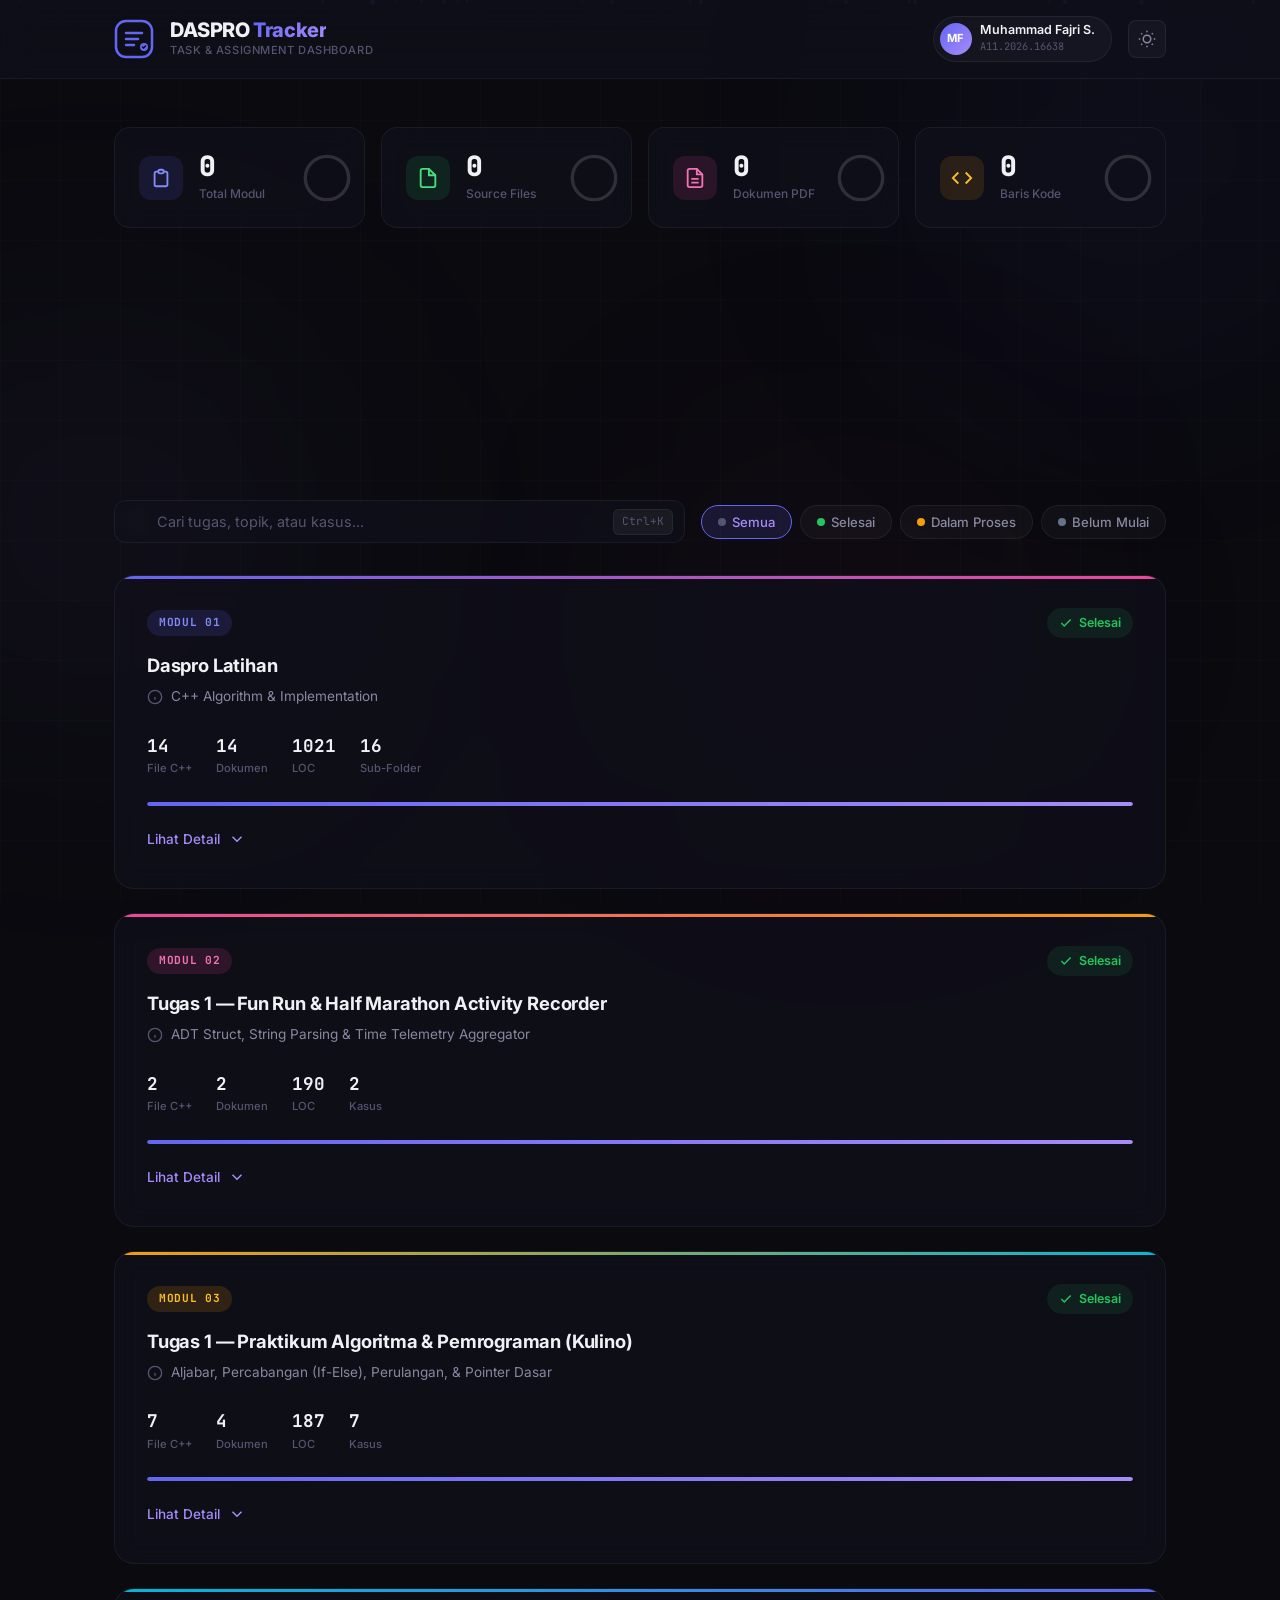
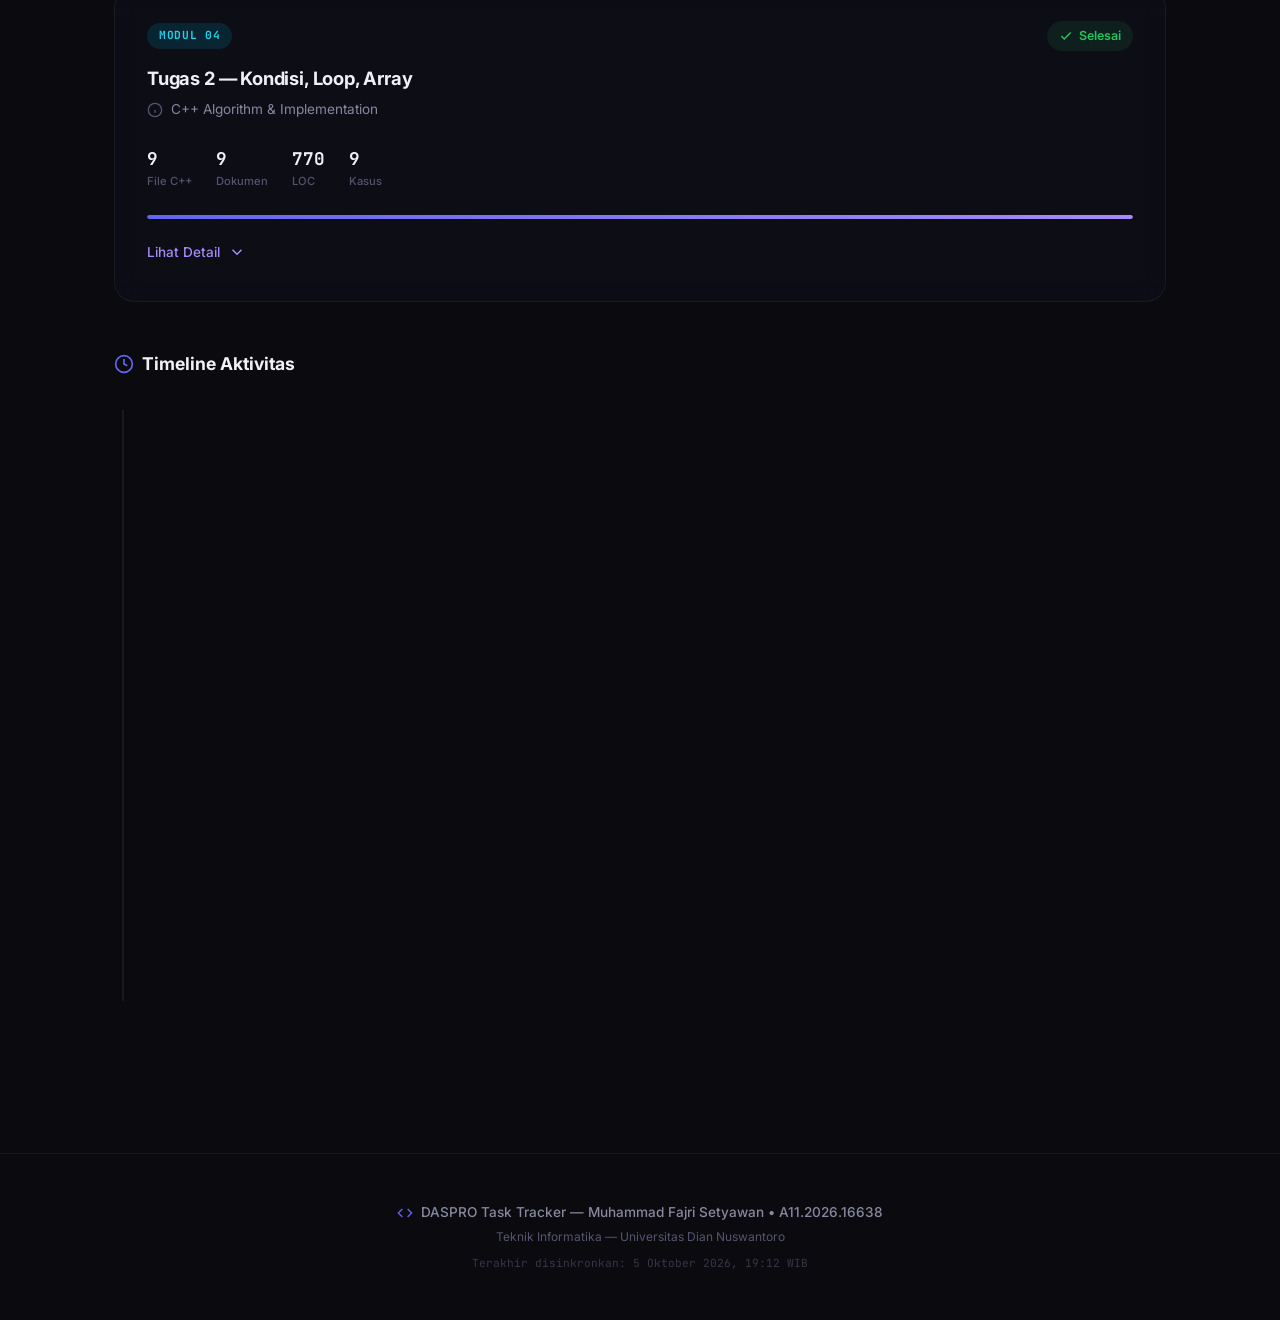
==== commit 8ce741f6: "Add root redirect and Vercel config for deployment" ====
--- a/index.html
+++ b/index.html
@@ -1,592 +1,11 @@
 <!DOCTYPE html>
-<html lang="id" data-theme="dark">
+<html lang="id">
 <head>
     <meta charset="UTF-8">
-    <meta name="viewport" content="width=device-width, initial-scale=1.0">
-    <meta name="description" content="DASPRO Activity & Assignment Hub - Repositori Tugas & Portofolio Pemrograman C++ Muhammad Fajri Setyawan (NIM: A11.2026.16638), Teknik Informatika UDINUS.">
-    <meta name="author" content="Muhammad Fajri Setyawan">
-    <title>DASPRO Assignment Hub & Explorer • Muhammad Fajri Setyawan (A11.2026.16638)</title>
-    
-    <!-- Favicon -->
-    <link rel="icon" href="data:image/svg+xml,<svg xmlns=%22http://www.w3.org/2000/svg%22 viewBox=%220 0 100 100%22><text y=%22.9em%22 font-size=%2290%22>🚀</text></svg>">
-
-    <!-- Stylesheet -->
-    <link rel="stylesheet" href="assets/css/styles.css">
+    <meta http-equiv="refresh" content="0; url=./task-tracker/index.html">
+    <title>Redirecting...</title>
 </head>
 <body>
-
-    <!-- Ambient Glowing Lights -->
-    <div class="ambient-glow">
-        <div class="glow-circle-1"></div>
-        <div class="glow-circle-2"></div>
-        <div class="glow-circle-3"></div>
-    </div>
-
-    <!-- Main Container -->
-    <div class="app-container">
-
-        <!-- Navigation Bar -->
-        <header class="navbar">
-            <a href="#" class="nav-brand">
-                <div class="brand-icon">
-                    <span>⚡</span>
-                </div>
-                <div class="brand-info">
-                    <div class="brand-title">
-                        DASPRO Hub
-                        <span class="status-badge">
-                            <span class="pulse-dot"></span>
-                            Semester Aktif
-                        </span>
-                    </div>
-                    <div class="brand-subtitle">UDINUS • A11.2026.16638</div>
-                </div>
-            </a>
-
-            <div class="nav-controls">
-                <button class="nav-search-trigger" id="navSearchTrigger" title="Cari tugas (Tekan Ctrl + K atau /)">
-                    <svg width="15" height="15" viewBox="0 0 24 24" fill="none" stroke="currentColor" stroke-width="2">
-                        <circle cx="11" cy="11" r="8"></circle>
-                        <line x1="21" y1="21" x2="16.65" y2="16.65"></line>
-                    </svg>
-                    <span>Cari tugas...</span>
-                    <span class="kbd">Ctrl K</span>
-                </button>
-
-                <a href="https://github.com/LazenFajri/daspro_A11.2026.16638" target="_blank" rel="noopener noreferrer" class="btn btn-secondary btn-sm" title="Buka Repositori GitHub">
-                    <svg width="16" height="16" viewBox="0 0 24 24" fill="none" stroke="currentColor" stroke-width="2">
-                        <path d="M9 19c-5 1.5-5-2.5-7-3m14 6v-3.87a3.37 3.37 0 0 0-.94-2.61c3.14-.35 6.44-1.54 6.44-7A5.44 5.44 0 0 0 20 4.77 5.07 5.07 0 0 0 19.91 1S18.73.65 16 2.48a13.38 13.38 0 0 0-7 0C6.27.65 5.09 1 5.09 1A5.07 5.07 0 0 0 5 4.77a5.44 5.44 0 0 0-1.5 3.78c0 5.42 3.3 6.61 6.44 7A3.37 3.37 0 0 0 9 18.13V22"></path>
-                    </svg>
-                    <span>GitHub</span>
-                </a>
-
-                <button class="btn-icon" id="themeToggleBtn" title="Ganti Tema (Dark / Light)">
-                    <svg width="18" height="18" viewBox="0 0 24 24" fill="none" stroke="currentColor" stroke-width="2">
-                        <circle cx="12" cy="12" r="5"></circle>
-                        <line x1="12" y1="1" x2="12" y2="3"></line>
-                        <line x1="12" y1="21" x2="12" y2="23"></line>
-                        <line x1="4.22" y1="4.22" x2="5.64" y2="5.64"></line>
-                        <line x1="18.36" y1="18.36" x2="19.78" y2="19.78"></line>
-                        <line x1="1" y1="12" x2="3" y2="12"></line>
-                        <line x1="21" y1="12" x2="23" y2="12"></line>
-                        <line x1="4.22" y1="19.78" x2="5.64" y2="18.36"></line>
-                        <line x1="18.36" y1="5.64" x2="19.78" y2="4.22"></line>
-                    </svg>
-                </button>
-            </div>
-        </header>
-
-        <!-- Hero Section -->
-        <section class="hero-section">
-            <!-- Left: Student Profile Card -->
-            <div class="hero-profile-card">
-                <div>
-                    <div class="profile-header">
-                        <div class="profile-avatar">MF</div>
-                        <div class="profile-meta">
-                            <h1 class="profile-name">Muhammad Fajri Setyawan</h1>
-                            <div class="profile-badges">
-                                <span class="badge-tag badge-nim" id="nimCopyBadge" title="Klik untuk menyalin NIM">
-                                    <svg width="13" height="13" viewBox="0 0 24 24" fill="none" stroke="currentColor" stroke-width="2"><rect x="9" y="9" width="13" height="13" rx="2" ry="2"></rect><path d="M5 15H4a2 2 0 0 1-2-2V4a2 2 0 0 1 2-2h9a2 2 0 0 1 2 2v1"></path></svg>
-                                    A11.2026.16638
-                                </span>
-                                <span class="badge-tag badge-prodi">Teknik Informatika</span>
-                                <span class="badge-tag">C++17</span>
-                            </div>
-                        </div>
-                    </div>
-
-                    <div style="font-size: 0.86rem; color: var(--text-secondary); line-height: 1.6; margin-bottom: 1rem;">
-                        Portal Interaktif Penelusuran & Verifikasi Tugas Pemrograman C++ (Dasar Pemrograman). Dilengkapi live syntax highlighter, dokumen notasi algoritmik, serta modul pengujian tugas.
-                    </div>
-                </div>
-
-                <div class="profile-details">
-                    <div class="detail-item">
-                        <span class="detail-label">Institusi</span>
-                        <span class="detail-value">Univ. Dian Nuswantoro</span>
-                    </div>
-                    <div class="detail-item">
-                        <span class="detail-label">Mata Kuliah</span>
-                        <span class="detail-value">Dasar Pemrograman (DASPRO)</span>
-                    </div>
-                    <div class="detail-item">
-                        <span class="detail-label">Status Kurikulum</span>
-                        <span class="detail-value" style="color: var(--brand-emerald);">100% Modul Tuntas</span>
-                    </div>
-                    <div class="detail-item">
-                        <span class="detail-label">Kompiler</span>
-                        <span class="detail-value">GCC / MSYS2 (C++17)</span>
-                    </div>
-                </div>
-            </div>
-
-            <!-- Right: Stats Grid -->
-            <div class="hero-stats-grid">
-                <div class="stat-card">
-                    <div class="stat-card-top">
-                        <span class="stat-label">Modul Tugas</span>
-                        <div class="stat-icon blue">📁</div>
-                    </div>
-                    <div class="stat-value">4</div>
-                    <div class="stat-sub">Kurikulum Praktikum</div>
-                </div>
-
-                <div class="stat-card">
-                    <div class="stat-card-top">
-                        <span class="stat-label">File Sumber C++</span>
-                        <div class="stat-icon green">⚡</div>
-                    </div>
-                    <div class="stat-value">32</div>
-                    <div class="stat-sub">100% Selesai & Teruji</div>
-                </div>
-
-                <div class="stat-card">
-                    <div class="stat-card-top">
-                        <span class="stat-label">Dokumen PDF</span>
-                        <div class="stat-icon purple">📑</div>
-                    </div>
-                    <div class="stat-value">29</div>
-                    <div class="stat-sub">Notasi & Laporan</div>
-                </div>
-
-                <div class="stat-card">
-                    <div class="stat-card-top">
-                        <span class="stat-label">Total Baris Kode</span>
-                        <div class="stat-icon amber">💻</div>
-                    </div>
-                    <div class="stat-value">2,168+</div>
-                    <div class="stat-sub">Clean & Structured LOC</div>
-                </div>
-
-                <div class="stat-card featured">
-                    <div class="stat-card-top">
-                        <span class="stat-label" style="font-weight: 700; color: var(--text-primary);">
-                            Progres Kelulusan Tugas DASPRO
-                        </span>
-                        <span style="font-size: 0.85rem; font-weight: 800; color: var(--brand-emerald); font-family: var(--font-mono);">
-                            100% SELESAI
-                        </span>
-                    </div>
-                    <div class="progress-container">
-                        <div class="progress-bar-bg">
-                            <div class="progress-bar-fill" style="width: 100%;"></div>
-                        </div>
-                    </div>
-                    <div style="display: flex; justify-content: space-between; font-size: 0.72rem; color: var(--text-muted); margin-top: 0.4rem;">
-                        <span>32 dari 32 tugas terarsip rapi</span>
-                        <span>Siap Dievaluasi Dosen / Asdos</span>
-                    </div>
-                </div>
-            </div>
-        </section>
-
-        <!-- View Switcher Navigation Tabs -->
-        <nav class="main-view-nav" aria-label="Navigasi Utama">
-            <button class="view-tab-btn active" data-view="explorer">
-                <svg width="16" height="16" viewBox="0 0 24 24" fill="none" stroke="currentColor" stroke-width="2">
-                    <rect x="3" y="3" width="7" height="7"></rect>
-                    <rect x="14" y="3" width="7" height="7"></rect>
-                    <rect x="14" y="14" width="7" height="7"></rect>
-                    <rect x="3" y="14" width="7" height="7"></rect>
-                </svg>
-                <span>Katalog Tugas</span>
-                <span class="tab-badge">32</span>
-            </button>
-
-            <button class="view-tab-btn" data-view="review">
-                <svg width="16" height="16" viewBox="0 0 24 24" fill="none" stroke="currentColor" stroke-width="2">
-                    <polyline points="9 11 12 14 22 4"></polyline>
-                    <path d="M21 12v7a2 2 0 0 1-2 2H5a2 2 0 0 1-2-2V5a2 2 0 0 1 2-2h11"></path>
-                </svg>
-                <span>Cek Tugas & Review</span>
-                <span class="tab-badge" id="reviewProgressPctLabel">0%</span>
-            </button>
-
-            <button class="view-tab-btn" data-view="pdf">
-                <svg width="16" height="16" viewBox="0 0 24 24" fill="none" stroke="currentColor" stroke-width="2">
-                    <path d="M14 2H6a2 2 0 0 0-2 2v16a2 2 0 0 0 2 2h12a2 2 0 0 0 2-2V8z"></path>
-                    <polyline points="14 2 14 8 20 8"></polyline>
-                </svg>
-                <span>Dokumen PDF</span>
-                <span class="tab-badge">29</span>
-            </button>
-
-            <button class="view-tab-btn" data-view="analytics">
-                <svg width="16" height="16" viewBox="0 0 24 24" fill="none" stroke="currentColor" stroke-width="2">
-                    <line x1="18" y1="20" x2="18" y2="10"></line>
-                    <line x1="12" y1="20" x2="12" y2="4"></line>
-                    <line x1="6" y1="20" x2="6" y2="14"></line>
-                </svg>
-                <span>Statistik & Modul</span>
-            </button>
-        </nav>
-
-        <!-- ===================================================================
-             VIEW 1: EXPLORER / KATALOG TUGAS
-             =================================================================== -->
-        <main id="viewExplorer">
-            <!-- Filter Toolbar -->
-            <div class="filter-toolbar">
-                <div class="toolbar-top-row">
-                    <div class="search-box-wrapper">
-                        <span class="search-icon">🔍</span>
-                        <input type="text" id="searchInput" class="search-input" placeholder="Cari nama kasus, topik, algoritma, atau kata kunci (misal: struct, pointer, lari, sepatu)...">
-                        <button id="searchClearBtn" class="search-clear-btn" title="Hapus pencarian">✕</button>
-                    </div>
-
-                    <div class="toolbar-select-group">
-                        <select id="moduleFilterSelect" class="select-custom" title="Filter Berdasarkan Modul">
-                            <option value="all">Semua Modul</option>
-                            <option value="Daspro Latihan">Daspro Latihan</option>
-                            <option value="Tugas 1 Fun Run Aritmatika dan ADT">Tugas 1 Fun Run</option>
-                            <option value="Tugas 1 Kulino">Tugas 1 Kulino</option>
-                            <option value="Tugas 2 Kondisi, Loop, Array">Tugas 2 Kondisi, Loop, Array</option>
-                        </select>
-
-                        <select id="fileTypeSelect" class="select-custom" title="Filter Tipe Berkas">
-                            <option value="all">Semua Berkas</option>
-                            <option value="cpp">Hanya C++ (.cpp)</option>
-                            <option value="pdf">Hanya PDF (.pdf)</option>
-                        </select>
-
-                        <select id="sortSelect" class="select-custom" title="Urutkan Tampilan">
-                            <option value="default">Urutan Kurikulum</option>
-                            <option value="loc_desc">Baris Kode Terbanyak (LOC ↓)</option>
-                            <option value="name_asc">Nama Judul (A - Z)</option>
-                        </select>
-
-                        <select id="reviewFilterSelect" class="select-custom" title="Status Pemeriksaan">
-                            <option value="all">Semua Status</option>
-                            <option value="reviewed">Sudah Diperiksa</option>
-                            <option value="unreviewed">Belum Diperiksa</option>
-                        </select>
-                    </div>
-                </div>
-
-                <!-- Module Pills -->
-                <div class="module-pills-row" id="modulePillsContainer">
-                    <!-- Dynamic Pills -->
-                </div>
-            </div>
-
-            <!-- Section Header -->
-            <div class="section-header">
-                <div class="section-title-wrap">
-                    <h2 class="section-title">Daftar Modul & Praktikum C++</h2>
-                    <span class="section-counter" id="assignmentCountLabel">32 Tugas</span>
-                </div>
-                <div style="font-size: 0.78rem; color: var(--text-muted);">
-                    Klik pada kartu untuk membaca kode sumber lengkap & simulasi
-                </div>
-            </div>
-
-            <!-- Assignment Cards Grid -->
-            <div class="assignment-grid" id="assignmentGrid">
-                <!-- Generated by app.js -->
-            </div>
-        </main>
-
-        <!-- ===================================================================
-             VIEW 2: CEK TUGAS & REVIEW CENTER (Interactive Verification)
-             =================================================================== -->
-        <section id="viewReview" style="display: none;">
-            <div class="review-dashboard-header">
-                <div class="review-summary-left">
-                    <h2>📋 Dashboard Verifikasi & Pemeriksaan Tugas</h2>
-                    <p>
-                        Panel interaktif untuk dosen, asisten dosen, maupun mahasiswa dalam memvalidasi seluruh berkas praktikum C++. Status centang, penilaian nilai skor, dan catatan tersimpan secara otomatis di peramban (localStorage).
-                    </p>
-                    <div class="review-progress-card">
-                        <div class="review-progress-top">
-                            <span class="review-progress-title">Progres Pemeriksaan Portofolio</span>
-                            <span class="review-progress-pct" id="reviewProgressCountLabel">0 / 32 Tugas Terverifikasi</span>
-                        </div>
-                        <div class="progress-bar-bg">
-                            <div class="progress-bar-fill" id="reviewProgressBarFill" style="width: 0%;"></div>
-                        </div>
-                    </div>
-                </div>
-
-                <div class="review-actions-right">
-                    <button class="btn btn-primary" id="exportReviewBtn">
-                        <svg width="16" height="16" viewBox="0 0 24 24" fill="none" stroke="currentColor" stroke-width="2">
-                            <path d="M21 15v4a2 2 0 0 1-2 2H5a2 2 0 0 1-2-2v-4"></path>
-                            <polyline points="7 10 12 15 17 10"></polyline>
-                            <line x1="12" y1="15" x2="12" y2="3"></line>
-                        </svg>
-                        <span>Ekspor Laporan Review (Salin Ringkasan)</span>
-                    </button>
-
-                    <div style="display: flex; gap: 0.5rem;">
-                        <button class="btn btn-secondary btn-sm" id="markAllReviewedBtn" style="flex: 1;">
-                            <svg width="14" height="14" viewBox="0 0 24 24" fill="none" stroke="currentColor" stroke-width="2"><polyline points="20 6 9 17 4 12"></polyline></svg>
-                            Tandai Semua Selesai
-                        </button>
-                        <button class="btn btn-ghost btn-sm" id="resetReviewBtn">
-                            Reset
-                        </button>
-                    </div>
-                </div>
-            </div>
-
-            <!-- Review Table -->
-            <div class="review-table-container">
-                <table class="review-table">
-                    <thead>
-                        <tr>
-                            <th style="width: 50px;">No</th>
-                            <th>Nama Tugas & File C++</th>
-                            <th>Modul</th>
-                            <th>Baris</th>
-                            <th style="width: 150px;">Status Pemeriksaan</th>
-                            <th style="width: 80px;">Skor</th>
-                            <th>Catatan Evaluasi / Feedback</th>
-                            <th style="width: 100px;">Aksi</th>
-                        </tr>
-                    </thead>
-                    <tbody id="reviewTableBody">
-                        <!-- Generated by app.js -->
-                    </tbody>
-                </table>
-            </div>
-        </section>
-
-        <!-- ===================================================================
-             VIEW 3: PDF DOCUMENT HUB
-             =================================================================== -->
-        <section id="viewPdf" style="display: none;">
-            <div class="section-header">
-                <div class="section-title-wrap">
-                    <h2 class="section-title">Katalog Dokumen & Notasi Algoritmik</h2>
-                    <span class="section-counter">29 Berkas PDF</span>
-                </div>
-                <div style="font-size: 0.78rem; color: var(--text-muted);">
-                    Arsip lengkap berkas analisis, deskripsi kasus, dan notasi algoritma
-                </div>
-            </div>
-
-            <div class="pdf-catalog-grid" id="pdfGrid">
-                <!-- Generated by app.js -->
-            </div>
-        </section>
-
-        <!-- ===================================================================
-             VIEW 4: MODULES & ANALYTICS
-             =================================================================== -->
-        <section id="viewAnalytics" style="display: none;">
-            <div class="section-header">
-                <div class="section-title-wrap">
-                    <h2 class="section-title">Distribusi Modul Praktikum</h2>
-                </div>
-            </div>
-
-            <div class="module-overview-grid" id="moduleAnalyticsContainer">
-                <!-- Generated by app.js -->
-            </div>
-
-            <div class="analysis-card">
-                <div class="analysis-title">
-                    <svg width="20" height="20" viewBox="0 0 24 24" fill="none" stroke="#6366f1" stroke-width="2">
-                        <path d="M20.59 13.41l-7.17 7.17a2 2 0 0 1-2.83 0L2 12V2h10l8.59 8.59a2 2 0 0 1 0 2.82z"></path>
-                        <line x1="7" y1="7" x2="7.01" y2="7"></line>
-                    </svg>
-                    <span>Peta Konsep & Topik Pemrograman C++</span>
-                </div>
-                <div class="analysis-content" style="margin-top: 0.75rem;">
-                    <p style="margin-bottom: 1rem;">
-                        Klik pada salah satu topik di bawah untuk memfilter seluruh tugas yang mengimplementasikan materi tersebut:
-                    </p>
-                    <div id="conceptCloudContainer">
-                        <!-- Generated by app.js -->
-                    </div>
-                </div>
-            </div>
-        </section>
-
-        <!-- Footer -->
-        <footer class="app-footer">
-            <div class="footer-links">
-                <a href="https://github.com/LazenFajri" target="_blank" rel="noopener noreferrer">Profil GitHub</a>
-                <span>•</span>
-                <a href="https://github.com/LazenFajri/daspro_A11.2026.16638" target="_blank" rel="noopener noreferrer">Repositori Daspro</a>
-                <span>•</span>
-                <a href="https://dinus.ac.id" target="_blank" rel="noopener noreferrer">UDINUS Semarang</a>
-            </div>
-            <div>
-                Dibuat untuk portofolio mata kuliah <strong>Dasar Pemrograman (DASPRO)</strong> • C++17 Standard
-            </div>
-            <div style="margin-top: 0.35rem; font-size: 0.72rem; color: var(--text-muted);">
-                Muhammad Fajri Setyawan (NIM: A11.2026.16638) • Teknik Informatika UDINUS
-            </div>
-        </footer>
-
-    </div>
-
-    <!-- =======================================================================
-         ULTIMATE CODE & ASSIGNMENT MODAL
-         ======================================================================= -->
-    <div class="modal-backdrop" id="taskModal" aria-modal="true" role="dialog">
-        <div class="modal-window">
-            <!-- Modal Header -->
-            <div class="modal-header">
-                <div class="modal-header-left">
-                    <div class="modal-breadcrumbs" id="modalBreadcrumb">
-                        <span>Modul</span> / <span>Subfolder</span> / <span>Berkas.cpp</span>
-                    </div>
-                    <h3 class="modal-title" id="modalTitle">Judul Tugas</h3>
-                </div>
-
-                <div class="modal-header-actions">
-                    <button class="btn btn-secondary btn-sm" id="modalCopyCodeBtn" title="Salin seluruh kode C++">
-                        <svg width="14" height="14" viewBox="0 0 24 24" fill="none" stroke="currentColor" stroke-width="2">
-                            <rect x="9" y="9" width="13" height="13" rx="2" ry="2"></rect>
-                            <path d="M5 15H4a2 2 0 0 1-2-2V4a2 2 0 0 1 2-2h9a2 2 0 0 1 2 2v1"></path>
-                        </svg>
-                        <span>Salin Kode</span>
-                    </button>
-
-                    <button class="btn btn-secondary btn-sm" id="modalDownloadBtn" title="Unduh file .cpp">
-                        <svg width="14" height="14" viewBox="0 0 24 24" fill="none" stroke="currentColor" stroke-width="2">
-                            <path d="M21 15v4a2 2 0 0 1-2 2H5a2 2 0 0 1-2-2v-4"></path>
-                            <polyline points="7 10 12 15 17 10"></polyline>
-                            <line x1="12" y1="15" x2="12" y2="3"></line>
-                        </svg>
-                        <span>Unduh .cpp</span>
-                    </button>
-
-                    <a id="modalGithubLink" href="#" target="_blank" rel="noopener noreferrer" class="btn btn-ghost btn-sm" title="Lihat di GitHub">
-                        <svg width="16" height="16" viewBox="0 0 24 24" fill="none" stroke="currentColor" stroke-width="2">
-                            <path d="M9 19c-5 1.5-5-2.5-7-3m14 6v-3.87a3.37 3.37 0 0 0-.94-2.61c3.14-.35 6.44-1.54 6.44-7A5.44 5.44 0 0 0 20 4.77 5.07 5.07 0 0 0 19.91 1S18.73.65 16 2.48a13.38 13.38 0 0 0-7 0C6.27.65 5.09 1 5.09 1A5.07 5.07 0 0 0 5 4.77a5.44 5.44 0 0 0-1.5 3.78c0 5.42 3.3 6.61 6.44 7A3.37 3.37 0 0 0 9 18.13V22"></path>
-                        </svg>
-                    </a>
-
-                    <button class="btn-icon" id="modalCloseBtn" title="Tutup (Esc)">✕</button>
-                </div>
-            </div>
-
-            <!-- Modal Tab Bar -->
-            <div class="modal-nav-tabs">
-                <button class="modal-tab-btn active" data-tab="code">
-                    <svg width="15" height="15" viewBox="0 0 24 24" fill="none" stroke="currentColor" stroke-width="2"><polyline points="16 18 22 12 16 6"></polyline><polyline points="8 6 2 12 8 18"></polyline></svg>
-                    <span>Kode Sumber C++</span>
-                </button>
-                <button class="modal-tab-btn" data-tab="analysis">
-                    <svg width="15" height="15" viewBox="0 0 24 24" fill="none" stroke="currentColor" stroke-width="2"><circle cx="12" cy="12" r="10"></circle><line x1="12" y1="16" x2="12" y2="12"></line><line x1="12" y1="8" x2="12.01" y2="8"></line></svg>
-                    <span>Analisis Algoritma</span>
-                </button>
-                <button class="modal-tab-btn" data-tab="terminal">
-                    <svg width="15" height="15" viewBox="0 0 24 24" fill="none" stroke="currentColor" stroke-width="2"><polyline points="4 17 10 11 4 5"></polyline><line x1="12" y1="19" x2="20" y2="19"></line></svg>
-                    <span>Simulasi Terminal</span>
-                </button>
-                <button class="modal-tab-btn" data-tab="docs">
-                    <svg width="15" height="15" viewBox="0 0 24 24" fill="none" stroke="currentColor" stroke-width="2"><path d="M14 2H6a2 2 0 0 0-2 2v16a2 2 0 0 0 2 2h12a2 2 0 0 0 2-2V8z"></path><polyline points="14 2 14 8 20 8"></polyline></svg>
-                    <span>Dokumen Terkait</span>
-                </button>
-                <button class="modal-tab-btn" data-tab="review">
-                    <svg width="15" height="15" viewBox="0 0 24 24" fill="none" stroke="currentColor" stroke-width="2"><polyline points="9 11 12 14 22 4"></polyline><path d="M21 12v7a2 2 0 0 1-2 2H5a2 2 0 0 1-2-2V5a2 2 0 0 1 2-2h11"></path></svg>
-                    <span>Status Verifikasi & Nilai</span>
-                </button>
-            </div>
-
-            <!-- Modal Content Body -->
-            <div class="modal-body">
-                <!-- Panel 1: Code Viewer -->
-                <div class="tab-panel active" id="modalCodePanel">
-                    <div class="code-viewer-container">
-                        <div class="code-viewer-header">
-                            <div class="code-file-label">
-                                <span style="color: #38bdf8;">●</span> C++17 Source File
-                            </div>
-                            <div style="font-size: 0.72rem; color: var(--text-muted); font-family: var(--font-mono);">
-                                Standar ISO/IEC 14882:2017
-                            </div>
-                        </div>
-                        <div class="code-viewer-scroll" id="modalCodeWrapper">
-                            <!-- Injected by app.js with renderHighlightedCpp -->
-                        </div>
-                    </div>
-                </div>
-
-                <!-- Panel 2: Analysis & Concepts -->
-                <div class="tab-panel" id="modalAnalysisPanel">
-                    <div id="modalAnalysisContent">
-                        <!-- Injected by app.js -->
-                    </div>
-                </div>
-
-                <!-- Panel 3: Terminal Simulation -->
-                <div class="tab-panel" id="modalTerminalPanel">
-                    <div class="terminal-box">
-                        <div class="terminal-header">
-                            <div class="terminal-dots">
-                                <span class="terminal-dot red"></span>
-                                <span class="terminal-dot yellow"></span>
-                                <span class="terminal-dot green"></span>
-                            </div>
-                            <div class="terminal-title">bash - c++ runner simulation</div>
-                            <div style="font-size: 0.7rem; color: #64748b;">x86_64-w64-mingw32</div>
-                        </div>
-                        <div class="terminal-body" id="modalTerminalBody">
-                            <!-- Terminal text -->
-                        </div>
-                    </div>
-                </div>
-
-                <!-- Panel 4: Documents -->
-                <div class="tab-panel" id="modalDocsPanel">
-                    <div id="modalDocsContent">
-                        <!-- Injected by app.js -->
-                    </div>
-                </div>
-
-                <!-- Panel 5: Review & Grading -->
-                <div class="tab-panel" id="modalReviewPanel">
-                    <div class="analysis-card">
-                        <div class="analysis-title">
-                            <svg width="20" height="20" viewBox="0 0 24 24" fill="none" stroke="#10b981" stroke-width="2"><polyline points="20 6 9 17 4 12"></polyline></svg>
-                            Verifikasi Kasus & Evaluasi Tugas
-                        </div>
-                        <div class="analysis-content">
-                            <p style="margin-bottom: 1.25rem;">
-                                Berikan checklist verifikasi dan catatan evaluasi untuk tugas ini. Data akan langsung tersimpan di peramban.
-                            </p>
-
-                            <div style="display: flex; flex-direction: column; gap: 1rem; max-width: 500px;">
-                                <label style="display: flex; align-items: center; gap: 0.65rem; cursor: pointer;">
-                                    <input type="checkbox" id="modalReviewCheck" style="width: 20px; height: 20px; accent-color: var(--brand-emerald);">
-                                    <span style="font-weight: 700; font-size: 0.95rem; color: var(--text-primary);">
-                                        Tandai Kasus Ini Sudah Selesai Diperiksa & Lolos Uji
-                                    </span>
-                                </label>
-
-                                <div>
-                                    <label style="display: block; font-size: 0.78rem; font-weight: 600; color: var(--text-muted); margin-bottom: 0.35rem;">
-                                        NILAI / SKOR (0 - 100):
-                                    </label>
-                                    <input type="text" id="modalReviewScore" class="score-input" style="width: 120px; text-align: left; padding: 0.5rem 0.75rem;" placeholder="100">
-                                </div>
-
-                                <div>
-                                    <label style="display: block; font-size: 0.78rem; font-weight: 600; color: var(--text-muted); margin-bottom: 0.35rem;">
-                                        CATATAN EVALUASI / FEEDBACK DOSEN / ASDOS:
-                                    </label>
-                                    <textarea id="modalReviewNotes" class="review-notes-input" style="min-height: 90px; padding: 0.75rem;" placeholder="Tulis catatan penilaian kode di sini..."></textarea>
-                                </div>
-                            </div>
-                        </div>
-                    </div>
-                </div>
-            </div>
-        </div>
-    </div>
-
-    <!-- Toast Notification Container -->
-    <div class="toast-container" id="toastContainer"></div>
-
-    <!-- Scripts -->
-    <script src="assets/js/prism.js"></script>
-    <script src="assets/js/assignments.js"></script>
-    <script src="assets/js/app.js"></script>
+    <p>Redirecting to <a href="./task-tracker/index.html">DASPRO Task Tracker</a>...</p>
 </body>
 </html>
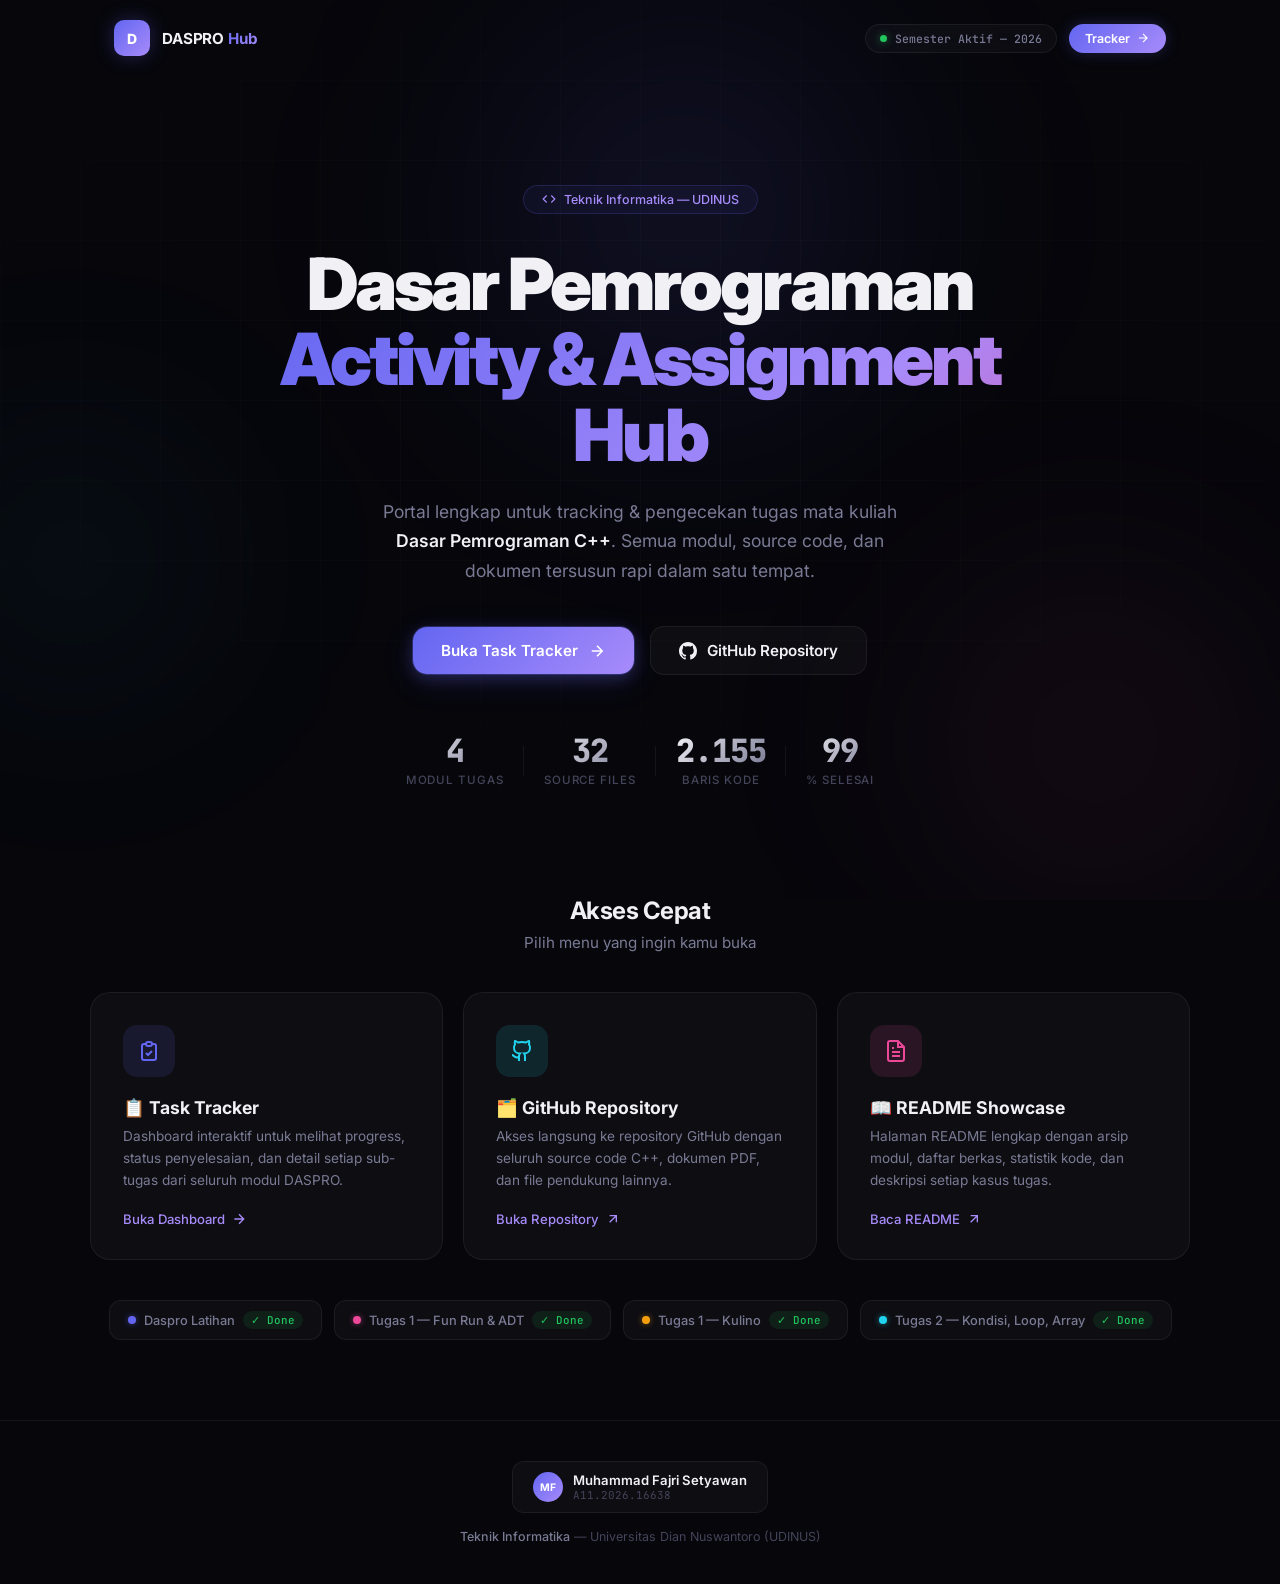
==== commit b9c66bec: "Add stylish landing page at root, update Vercel routing, and add portal nav in tracker" ====
--- a/index.html
+++ b/index.html
@@ -2,10 +2,996 @@
 <html lang="id">
 <head>
     <meta charset="UTF-8">
-    <meta http-equiv="refresh" content="0; url=./task-tracker/index.html">
-    <title>Redirecting...</title>
+    <meta name="viewport" content="width=device-width, initial-scale=1.0">
+    <title>DASPRO Hub — Muhammad Fajri Setyawan</title>
+    <meta name="description" content="Portal Tugas Dasar Pemrograman C++ — Teknik Informatika UDINUS">
+    <link rel="preconnect" href="https://fonts.googleapis.com">
+    <link rel="preconnect" href="https://fonts.gstatic.com" crossorigin>
+    <link href="https://fonts.googleapis.com/css2?family=Inter:wght@300;400;500;600;700;800;900&family=JetBrains+Mono:wght@400;500;600&display=swap" rel="stylesheet">
+    <style>
+        *, *::before, *::after { margin: 0; padding: 0; box-sizing: border-box; }
+
+        :root {
+            --bg: #06060b;
+            --surface: rgba(255,255,255,0.03);
+            --border: rgba(255,255,255,0.06);
+            --text: #f0f0f5;
+            --text-dim: #7a7a95;
+            --text-muted: #44445a;
+            --indigo: #6366f1;
+            --violet: #a78bfa;
+            --pink: #ec4899;
+            --cyan: #22d3ee;
+            --green: #22c55e;
+            --amber: #f59e0b;
+        }
+
+        html { scroll-behavior: smooth; }
+
+        body {
+            font-family: 'Inter', -apple-system, BlinkMacSystemFont, sans-serif;
+            background: var(--bg);
+            color: var(--text);
+            overflow-x: hidden;
+            min-height: 100vh;
+            -webkit-font-smoothing: antialiased;
+        }
+
+        ::selection { background: rgba(99,102,241,0.3); }
+
+        /* === HERO CANVAS BACKGROUND === */
+        .hero-canvas {
+            position: fixed;
+            inset: 0;
+            z-index: 0;
+            overflow: hidden;
+        }
+
+        .hero-canvas .grid-bg {
+            position: absolute;
+            inset: 0;
+            background-image:
+                linear-gradient(rgba(255,255,255,0.02) 1px, transparent 1px),
+                linear-gradient(90deg, rgba(255,255,255,0.02) 1px, transparent 1px);
+            background-size: 80px 80px;
+            mask-image: radial-gradient(ellipse 80% 60% at 50% 40%, black 30%, transparent 100%);
+            -webkit-mask-image: radial-gradient(ellipse 80% 60% at 50% 40%, black 30%, transparent 100%);
+        }
+
+        .orb {
+            position: absolute;
+            border-radius: 50%;
+            filter: blur(100px);
+            animation: orbFloat 12s ease-in-out infinite;
+        }
+
+        .orb-1 {
+            width: 600px; height: 600px;
+            background: radial-gradient(circle, rgba(99,102,241,0.15), transparent 70%);
+            top: -10%; left: 30%;
+            animation-delay: 0s;
+        }
+
+        .orb-2 {
+            width: 500px; height: 500px;
+            background: radial-gradient(circle, rgba(236,72,153,0.1), transparent 70%);
+            bottom: -10%; right: -5%;
+            animation-delay: 4s;
+        }
+
+        .orb-3 {
+            width: 400px; height: 400px;
+            background: radial-gradient(circle, rgba(34,211,238,0.08), transparent 70%);
+            top: 40%; left: -10%;
+            animation-delay: 8s;
+        }
+
+        @keyframes orbFloat {
+            0%, 100% { transform: translate(0, 0) scale(1); }
+            33% { transform: translate(30px, -20px) scale(1.05); }
+            66% { transform: translate(-20px, 15px) scale(0.95); }
+        }
+
+        /* Floating code particles */
+        .code-particles {
+            position: absolute;
+            inset: 0;
+            overflow: hidden;
+        }
+
+        .code-particle {
+            position: absolute;
+            font-family: 'JetBrains Mono', monospace;
+            font-size: 12px;
+            color: var(--indigo);
+            opacity: 0;
+            animation: codeFloat linear infinite;
+            pointer-events: none;
+            white-space: nowrap;
+        }
+
+        @keyframes codeFloat {
+            0% { opacity: 0; transform: translateY(100vh) rotate(0deg); }
+            5% { opacity: 0.15; }
+            95% { opacity: 0.15; }
+            100% { opacity: 0; transform: translateY(-10vh) rotate(5deg); }
+        }
+
+        /* === MAIN CONTENT === */
+        .content {
+            position: relative;
+            z-index: 1;
+            min-height: 100vh;
+            display: flex;
+            flex-direction: column;
+        }
+
+        /* === NAVBAR === */
+        .navbar {
+            padding: 20px 0;
+            position: relative;
+        }
+
+        .nav-inner {
+            max-width: 1100px;
+            margin: 0 auto;
+            padding: 0 24px;
+            display: flex;
+            align-items: center;
+            justify-content: space-between;
+        }
+
+        .nav-brand {
+            display: flex;
+            align-items: center;
+            gap: 12px;
+        }
+
+        .nav-logo {
+            width: 36px;
+            height: 36px;
+            border-radius: 10px;
+            background: linear-gradient(135deg, var(--indigo), var(--violet));
+            display: flex;
+            align-items: center;
+            justify-content: center;
+            font-size: 14px;
+            font-weight: 800;
+            color: white;
+            box-shadow: 0 0 20px rgba(99,102,241,0.3);
+        }
+
+        .nav-title {
+            font-size: 0.95rem;
+            font-weight: 700;
+            letter-spacing: -0.01em;
+        }
+
+        .nav-title span {
+            background: linear-gradient(135deg, var(--indigo), var(--violet));
+            -webkit-background-clip: text;
+            -webkit-text-fill-color: transparent;
+            background-clip: text;
+        }
+
+        .nav-right {
+            display: flex;
+            align-items: center;
+            gap: 12px;
+        }
+
+        .nav-badge {
+            display: flex;
+            align-items: center;
+            gap: 8px;
+            padding: 6px 14px;
+            border-radius: 999px;
+            border: 1px solid var(--border);
+            background: var(--surface);
+            backdrop-filter: blur(10px);
+        }
+
+        .nav-badge .dot {
+            width: 7px; height: 7px;
+            border-radius: 50%;
+            background: var(--green);
+            box-shadow: 0 0 8px rgba(34,197,94,0.5);
+            animation: pulse 2s ease-in-out infinite;
+        }
+
+        @keyframes pulse {
+            0%, 100% { opacity: 1; transform: scale(1); }
+            50% { opacity: 0.6; transform: scale(0.85); }
+        }
+
+        .nav-badge span {
+            font-size: 0.72rem;
+            font-weight: 500;
+            color: var(--text-dim);
+            font-family: 'JetBrains Mono', monospace;
+        }
+
+        .nav-cta-btn {
+            display: inline-flex;
+            align-items: center;
+            gap: 6px;
+            padding: 7px 16px;
+            border-radius: 999px;
+            background: linear-gradient(135deg, var(--indigo), var(--violet));
+            color: white;
+            font-size: 0.78rem;
+            font-weight: 600;
+            text-decoration: none;
+            transition: all 250ms ease;
+            box-shadow: 0 0 15px rgba(99,102,241,0.25);
+        }
+
+        .nav-cta-btn:hover {
+            transform: translateY(-1px) scale(1.03);
+            box-shadow: 0 0 20px rgba(99,102,241,0.45);
+        }
+
+        .nav-cta-btn svg {
+            width: 14px;
+            height: 14px;
+        }
+
+        /* === HERO === */
+        .hero {
+            flex: 1;
+            display: flex;
+            align-items: center;
+            justify-content: center;
+            padding: 0 24px;
+            min-height: calc(100vh - 80px);
+        }
+
+        .hero-inner {
+            max-width: 800px;
+            text-align: center;
+        }
+
+        .hero-badge {
+            display: inline-flex;
+            align-items: center;
+            gap: 8px;
+            padding: 6px 18px;
+            border-radius: 999px;
+            border: 1px solid rgba(99,102,241,0.2);
+            background: rgba(99,102,241,0.06);
+            font-size: 0.78rem;
+            font-weight: 500;
+            color: var(--violet);
+            margin-bottom: 32px;
+            animation: fadeInDown 0.8s cubic-bezier(0.16,1,0.3,1) 0.2s both;
+        }
+
+        .hero-badge svg {
+            width: 14px; height: 14px;
+        }
+
+        .hero-heading {
+            font-size: clamp(2.5rem, 6vw, 4.5rem);
+            font-weight: 900;
+            line-height: 1.05;
+            letter-spacing: -0.04em;
+            margin-bottom: 24px;
+            animation: fadeInDown 0.8s cubic-bezier(0.16,1,0.3,1) 0.4s both;
+        }
+
+        .hero-heading .line-1 { display: block; }
+        .hero-heading .line-2 {
+            display: block;
+            background: linear-gradient(135deg, var(--indigo) 0%, var(--violet) 40%, var(--pink) 70%, var(--cyan) 100%);
+            -webkit-background-clip: text;
+            -webkit-text-fill-color: transparent;
+            background-clip: text;
+            background-size: 200% auto;
+            animation: gradientShift 4s ease-in-out infinite;
+        }
+
+        @keyframes gradientShift {
+            0%, 100% { background-position: 0% center; }
+            50% { background-position: 100% center; }
+        }
+
+        .hero-desc {
+            font-size: 1.1rem;
+            line-height: 1.7;
+            color: var(--text-dim);
+            max-width: 560px;
+            margin: 0 auto 40px;
+            animation: fadeInDown 0.8s cubic-bezier(0.16,1,0.3,1) 0.6s both;
+        }
+
+        .hero-desc strong {
+            color: var(--text);
+            font-weight: 600;
+        }
+
+        /* CTA Buttons */
+        .hero-actions {
+            display: flex;
+            align-items: center;
+            justify-content: center;
+            gap: 16px;
+            flex-wrap: wrap;
+            margin-bottom: 60px;
+            animation: fadeInDown 0.8s cubic-bezier(0.16,1,0.3,1) 0.8s both;
+        }
+
+        .btn {
+            display: inline-flex;
+            align-items: center;
+            gap: 10px;
+            padding: 14px 28px;
+            border-radius: 14px;
+            font-family: 'Inter', sans-serif;
+            font-size: 0.95rem;
+            font-weight: 600;
+            text-decoration: none;
+            cursor: pointer;
+            transition: all 300ms cubic-bezier(0.16,1,0.3,1);
+            position: relative;
+            overflow: hidden;
+        }
+
+        .btn svg {
+            width: 18px; height: 18px;
+            transition: transform 300ms cubic-bezier(0.16,1,0.3,1);
+        }
+
+        .btn-primary {
+            background: linear-gradient(135deg, var(--indigo), var(--violet));
+            color: white;
+            border: none;
+            box-shadow:
+                0 0 0 1px rgba(99,102,241,0.3),
+                0 4px 16px rgba(99,102,241,0.25),
+                0 8px 32px rgba(99,102,241,0.15);
+        }
+
+        .btn-primary::before {
+            content: '';
+            position: absolute;
+            inset: 0;
+            background: linear-gradient(135deg, rgba(255,255,255,0.15), transparent);
+            opacity: 0;
+            transition: opacity 300ms;
+        }
+
+        .btn-primary:hover {
+            transform: translateY(-3px) scale(1.02);
+            box-shadow:
+                0 0 0 1px rgba(99,102,241,0.4),
+                0 8px 24px rgba(99,102,241,0.35),
+                0 16px 48px rgba(99,102,241,0.2);
+        }
+
+        .btn-primary:hover::before { opacity: 1; }
+        .btn-primary:hover svg { transform: translateX(3px); }
+
+        .btn-secondary {
+            background: var(--surface);
+            color: var(--text);
+            border: 1px solid var(--border);
+            backdrop-filter: blur(10px);
+        }
+
+        .btn-secondary:hover {
+            background: rgba(255,255,255,0.06);
+            border-color: rgba(255,255,255,0.12);
+            transform: translateY(-2px);
+        }
+
+        /* Stats Ticker */
+        .hero-stats {
+            display: flex;
+            align-items: center;
+            justify-content: center;
+            gap: 40px;
+            flex-wrap: wrap;
+            animation: fadeInDown 0.8s cubic-bezier(0.16,1,0.3,1) 1.0s both;
+        }
+
+        .hero-stat {
+            text-align: center;
+            position: relative;
+        }
+
+        .hero-stat::after {
+            content: '';
+            position: absolute;
+            right: -20px;
+            top: 50%;
+            transform: translateY(-50%);
+            width: 1px;
+            height: 30px;
+            background: var(--border);
+        }
+
+        .hero-stat:last-child::after { display: none; }
+
+        .hero-stat-num {
+            font-size: 2rem;
+            font-weight: 800;
+            font-family: 'JetBrains Mono', monospace;
+            letter-spacing: -0.03em;
+            line-height: 1;
+            background: linear-gradient(135deg, var(--text), var(--text-dim));
+            -webkit-background-clip: text;
+            -webkit-text-fill-color: transparent;
+            background-clip: text;
+        }
+
+        .hero-stat-label {
+            font-size: 0.72rem;
+            color: var(--text-muted);
+            font-weight: 500;
+            text-transform: uppercase;
+            letter-spacing: 0.08em;
+            margin-top: 6px;
+        }
+
+        /* === CARDS SECTION === */
+        .cards-section {
+            padding: 0 24px 80px;
+            position: relative;
+            z-index: 1;
+        }
+
+        .cards-header {
+            max-width: 1100px;
+            margin: 0 auto 40px;
+            text-align: center;
+        }
+
+        .cards-header h2 {
+            font-size: 1.5rem;
+            font-weight: 700;
+            margin-bottom: 8px;
+            letter-spacing: -0.02em;
+        }
+
+        .cards-header p {
+            color: var(--text-dim);
+            font-size: 0.95rem;
+        }
+
+        .cards-grid {
+            max-width: 1100px;
+            margin: 0 auto;
+            display: grid;
+            grid-template-columns: repeat(auto-fit, minmax(300px, 1fr));
+            gap: 20px;
+        }
+
+        .feature-card {
+            background: var(--surface);
+            border: 1px solid var(--border);
+            border-radius: 20px;
+            padding: 32px;
+            transition: all 400ms cubic-bezier(0.16,1,0.3,1);
+            position: relative;
+            overflow: hidden;
+            text-decoration: none;
+            color: inherit;
+            display: block;
+        }
+
+        .feature-card::before {
+            content: '';
+            position: absolute;
+            top: 0; left: 0; right: 0;
+            height: 2px;
+            background: linear-gradient(90deg, var(--indigo), var(--violet));
+            opacity: 0;
+            transition: opacity 300ms;
+        }
+
+        .feature-card::after {
+            content: '';
+            position: absolute;
+            inset: 0;
+            background: radial-gradient(circle at 50% 0%, rgba(99,102,241,0.06), transparent 60%);
+            opacity: 0;
+            transition: opacity 400ms;
+        }
+
+        .feature-card:hover {
+            border-color: rgba(99,102,241,0.2);
+            transform: translateY(-6px);
+            box-shadow: 0 20px 60px rgba(0,0,0,0.3), 0 0 40px rgba(99,102,241,0.08);
+        }
+
+        .feature-card:hover::before { opacity: 1; }
+        .feature-card:hover::after { opacity: 1; }
+
+        .card-icon {
+            width: 52px; height: 52px;
+            border-radius: 14px;
+            display: flex;
+            align-items: center;
+            justify-content: center;
+            margin-bottom: 20px;
+            position: relative;
+            z-index: 1;
+        }
+
+        .card-icon svg { width: 24px; height: 24px; }
+
+        .card-icon.icon-tracker {
+            background: rgba(99,102,241,0.12);
+            color: var(--indigo);
+        }
+
+        .card-icon.icon-repo {
+            background: rgba(34,211,238,0.12);
+            color: var(--cyan);
+        }
+
+        .card-icon.icon-readme {
+            background: rgba(236,72,153,0.12);
+            color: var(--pink);
+        }
+
+        .feature-card h3 {
+            font-size: 1.1rem;
+            font-weight: 700;
+            margin-bottom: 8px;
+            position: relative;
+            z-index: 1;
+        }
+
+        .feature-card p {
+            font-size: 0.85rem;
+            color: var(--text-dim);
+            line-height: 1.6;
+            position: relative;
+            z-index: 1;
+        }
+
+        .card-arrow {
+            display: flex;
+            align-items: center;
+            gap: 6px;
+            margin-top: 20px;
+            font-size: 0.82rem;
+            font-weight: 500;
+            color: var(--violet);
+            position: relative;
+            z-index: 1;
+            transition: gap 300ms;
+        }
+
+        .card-arrow svg { width: 16px; height: 16px; }
+
+        .feature-card:hover .card-arrow { gap: 10px; }
+
+        /* Modul Chips */
+        .moduls-row {
+            max-width: 1100px;
+            margin: 40px auto 0;
+            display: flex;
+            align-items: center;
+            justify-content: center;
+            gap: 12px;
+            flex-wrap: wrap;
+        }
+
+        .modul-chip {
+            display: inline-flex;
+            align-items: center;
+            gap: 8px;
+            padding: 10px 18px;
+            border-radius: 12px;
+            border: 1px solid var(--border);
+            background: var(--surface);
+            font-size: 0.8rem;
+            font-weight: 500;
+            color: var(--text-dim);
+            transition: all 300ms;
+            cursor: default;
+        }
+
+        .modul-chip:hover {
+            border-color: rgba(255,255,255,0.1);
+            background: rgba(255,255,255,0.05);
+            transform: translateY(-2px);
+        }
+
+        .modul-chip .chip-dot {
+            width: 8px; height: 8px;
+            border-radius: 50%;
+        }
+
+        .chip-dot.c1 { background: var(--indigo); box-shadow: 0 0 6px rgba(99,102,241,0.5); }
+        .chip-dot.c2 { background: var(--pink); box-shadow: 0 0 6px rgba(236,72,153,0.5); }
+        .chip-dot.c3 { background: var(--amber); box-shadow: 0 0 6px rgba(245,158,11,0.5); }
+        .chip-dot.c4 { background: var(--cyan); box-shadow: 0 0 6px rgba(34,211,238,0.5); }
+
+        .modul-chip .chip-status {
+            font-size: 0.68rem;
+            padding: 2px 8px;
+            border-radius: 999px;
+            background: rgba(34,197,94,0.1);
+            color: var(--green);
+            font-family: 'JetBrains Mono', monospace;
+        }
+
+        /* === FOOTER === */
+        .landing-footer {
+            text-align: center;
+            padding: 40px 24px;
+            border-top: 1px solid var(--border);
+            position: relative;
+            z-index: 1;
+        }
+
+        .footer-id {
+            display: inline-flex;
+            align-items: center;
+            gap: 10px;
+            padding: 10px 20px;
+            border-radius: 12px;
+            border: 1px solid var(--border);
+            background: var(--surface);
+            margin-bottom: 16px;
+        }
+
+        .footer-avatar {
+            width: 30px; height: 30px;
+            border-radius: 50%;
+            background: linear-gradient(135deg, var(--indigo), var(--violet));
+            display: flex;
+            align-items: center;
+            justify-content: center;
+            font-size: 0.65rem;
+            font-weight: 700;
+            color: white;
+        }
+
+        .footer-id-text {
+            display: flex;
+            flex-direction: column;
+            text-align: left;
+        }
+
+        .footer-id-name {
+            font-size: 0.82rem;
+            font-weight: 600;
+        }
+
+        .footer-id-nim {
+            font-size: 0.68rem;
+            color: var(--text-muted);
+            font-family: 'JetBrains Mono', monospace;
+        }
+
+        .footer-uni {
+            font-size: 0.78rem;
+            color: var(--text-muted);
+        }
+
+        .footer-uni strong {
+            color: var(--text-dim);
+            font-weight: 500;
+        }
+
+        /* === ANIMATIONS === */
+        @keyframes fadeInDown {
+            from { opacity: 0; transform: translateY(-20px); }
+            to { opacity: 1; transform: translateY(0); }
+        }
+
+        @keyframes fadeInUp {
+            from { opacity: 0; transform: translateY(30px); }
+            to { opacity: 1; transform: translateY(0); }
+        }
+
+        .cards-section {
+            animation: fadeInUp 0.8s cubic-bezier(0.16,1,0.3,1) 1.2s both;
+        }
+
+        /* === RESPONSIVE === */
+        @media (max-width: 640px) {
+            .hero-heading {
+                font-size: 2.2rem;
+            }
+
+            .hero-desc {
+                font-size: 0.95rem;
+            }
+
+            .hero-stats {
+                gap: 24px;
+            }
+
+            .hero-stat::after { display: none; }
+
+            .hero-stat-num { font-size: 1.5rem; }
+
+            .hero-actions {
+                flex-direction: column;
+                width: 100%;
+            }
+
+            .btn { width: 100%; justify-content: center; }
+
+            .cards-grid {
+                grid-template-columns: 1fr;
+            }
+
+            .nav-badge { display: none; }
+        }
+
+        /* Reduced motion */
+        @media (prefers-reduced-motion: reduce) {
+            *, *::before, *::after {
+                animation-duration: 0.01ms !important;
+                transition-duration: 0.01ms !important;
+            }
+        }
+    </style>
 </head>
 <body>
-    <p>Redirecting to <a href="./task-tracker/index.html">DASPRO Task Tracker</a>...</p>
+    <!-- Background -->
+    <div class="hero-canvas">
+        <div class="grid-bg"></div>
+        <div class="orb orb-1"></div>
+        <div class="orb orb-2"></div>
+        <div class="orb orb-3"></div>
+        <div class="code-particles" id="codeParticles"></div>
+    </div>
+
+    <!-- Content -->
+    <div class="content">
+
+        <!-- Navbar -->
+        <nav class="navbar">
+            <div class="nav-inner">
+                <div class="nav-brand">
+                    <div class="nav-logo">D</div>
+                    <div class="nav-title">DASPRO <span>Hub</span></div>
+                </div>
+                <div class="nav-right">
+                    <div class="nav-badge">
+                        <div class="dot"></div>
+                        <span>Semester Aktif — 2026</span>
+                    </div>
+                    <a href="./task-tracker/index.html" class="nav-cta-btn">
+                        <span>Tracker</span>
+                        <svg viewBox="0 0 24 24" fill="none" stroke="currentColor" stroke-width="2"><path d="M5 12h14M12 5l7 7-7 7"/></svg>
+                    </a>
+                </div>
+            </div>
+        </nav>
+
+        <!-- Hero -->
+        <section class="hero">
+            <div class="hero-inner">
+                <div class="hero-badge">
+                    <svg viewBox="0 0 24 24" fill="none" stroke="currentColor" stroke-width="2"><polyline points="16 18 22 12 16 6"/><polyline points="8 6 2 12 8 18"/></svg>
+                    Teknik Informatika — UDINUS
+                </div>
+
+                <h1 class="hero-heading">
+                    <span class="line-1">Dasar Pemrograman</span>
+                    <span class="line-2">Activity & Assignment Hub</span>
+                </h1>
+
+                <p class="hero-desc">
+                    Portal lengkap untuk tracking & pengecekan tugas mata kuliah
+                    <strong>Dasar Pemrograman C++</strong>. Semua modul, source code,
+                    dan dokumen tersusun rapi dalam satu tempat.
+                </p>
+
+                <div class="hero-actions">
+                    <a href="./task-tracker/index.html" class="btn btn-primary">
+                        Buka Task Tracker
+                        <svg viewBox="0 0 24 24" fill="none" stroke="currentColor" stroke-width="2"><path d="M5 12h14M12 5l7 7-7 7"/></svg>
+                    </a>
+                    <a href="https://github.com/LazenFajri/daspro_A11.2026.16638" target="_blank" class="btn btn-secondary">
+                        <svg viewBox="0 0 24 24" fill="currentColor"><path d="M12 0C5.37 0 0 5.37 0 12c0 5.31 3.435 9.795 8.205 11.385.6.105.825-.255.825-.57 0-.285-.015-1.23-.015-2.235-3.015.555-3.795-.735-4.035-1.41-.135-.345-.72-1.41-1.23-1.695-.42-.225-1.02-.78-.015-.795.945-.015 1.62.87 1.845 1.23 1.08 1.815 2.805 1.305 3.495.99.105-.78.42-1.305.765-1.605-2.67-.3-5.46-1.335-5.46-5.925 0-1.305.465-2.385 1.23-3.225-.12-.3-.54-1.53.12-3.18 0 0 1.005-.315 3.3 1.23.96-.27 1.98-.405 3-.405s2.04.135 3 .405c2.295-1.56 3.3-1.23 3.3-1.23.66 1.65.24 2.88.12 3.18.765.84 1.23 1.905 1.23 3.225 0 4.605-2.805 5.625-5.475 5.925.435.375.81 1.095.81 2.22 0 1.605-.015 2.895-.015 3.3 0 .315.225.69.825.57A12.02 12.02 0 0024 12c0-6.63-5.37-12-12-12z"/></svg>
+                        GitHub Repository
+                    </a>
+                </div>
+
+                <div class="hero-stats">
+                    <div class="hero-stat">
+                        <div class="hero-stat-num" data-count="4">0</div>
+                        <div class="hero-stat-label">Modul Tugas</div>
+                    </div>
+                    <div class="hero-stat">
+                        <div class="hero-stat-num" data-count="32">0</div>
+                        <div class="hero-stat-label">Source Files</div>
+                    </div>
+                    <div class="hero-stat">
+                        <div class="hero-stat-num" data-count="2168">0</div>
+                        <div class="hero-stat-label">Baris Kode</div>
+                    </div>
+                    <div class="hero-stat">
+                        <div class="hero-stat-num" data-count="100">0</div>
+                        <div class="hero-stat-label">% Selesai</div>
+                    </div>
+                </div>
+            </div>
+        </section>
+
+        <!-- Feature Cards -->
+        <section class="cards-section">
+            <div class="cards-header">
+                <h2>Akses Cepat</h2>
+                <p>Pilih menu yang ingin kamu buka</p>
+            </div>
+
+            <div class="cards-grid">
+                <a href="./task-tracker/index.html" class="feature-card">
+                    <div class="card-icon icon-tracker">
+                        <svg viewBox="0 0 24 24" fill="none" stroke="currentColor" stroke-width="2"><path d="M9 5H7a2 2 0 00-2 2v12a2 2 0 002 2h10a2 2 0 002-2V7a2 2 0 00-2-2h-2"/><rect x="9" y="3" width="6" height="4" rx="2"/><path d="M9 14l2 2 4-4"/></svg>
+                    </div>
+                    <h3>📋 Task Tracker</h3>
+                    <p>Dashboard interaktif untuk melihat progress, status penyelesaian, dan detail setiap sub-tugas dari seluruh modul DASPRO.</p>
+                    <div class="card-arrow">
+                        Buka Dashboard
+                        <svg viewBox="0 0 24 24" fill="none" stroke="currentColor" stroke-width="2"><path d="M5 12h14M12 5l7 7-7 7"/></svg>
+                    </div>
+                </a>
+
+                <a href="https://github.com/LazenFajri/daspro_A11.2026.16638" target="_blank" class="feature-card">
+                    <div class="card-icon icon-repo">
+                        <svg viewBox="0 0 24 24" fill="none" stroke="currentColor" stroke-width="2"><path d="M15 22v-4a4.8 4.8 0 00-1-3.5c3 0 6-2 6-5.5.08-1.25-.27-2.48-1-3.5.28-1.15.28-2.35 0-3.5 0 0-1 0-3 1.5-2.64-.5-5.36-.5-8 0C6 2 5 2 5 2c-.3 1.15-.3 2.35 0 3.5A5.403 5.403 0 004 9c0 3.5 3 5.5 6 5.5-.39.49-.68 1.05-.85 1.65S8.93 17.38 9 18v4"/><path d="M9 18c-4.51 2-5-2-7-2"/></svg>
+                    </div>
+                    <h3>🗂️ GitHub Repository</h3>
+                    <p>Akses langsung ke repository GitHub dengan seluruh source code C++, dokumen PDF, dan file pendukung lainnya.</p>
+                    <div class="card-arrow">
+                        Buka Repository
+                        <svg viewBox="0 0 24 24" fill="none" stroke="currentColor" stroke-width="2"><path d="M7 17l9.2-9.2M17 17V7H7"/></svg>
+                    </div>
+                </a>
+
+                <a href="https://github.com/LazenFajri/daspro_A11.2026.16638#readme" target="_blank" class="feature-card">
+                    <div class="card-icon icon-readme">
+                        <svg viewBox="0 0 24 24" fill="none" stroke="currentColor" stroke-width="2"><path d="M14 2H6a2 2 0 00-2 2v16a2 2 0 002 2h12a2 2 0 002-2V8z"/><polyline points="14 2 14 8 20 8"/><line x1="16" y1="13" x2="8" y2="13"/><line x1="16" y1="17" x2="8" y2="17"/><polyline points="10 9 9 9 8 9"/></svg>
+                    </div>
+                    <h3>📖 README Showcase</h3>
+                    <p>Halaman README lengkap dengan arsip modul, daftar berkas, statistik kode, dan deskripsi setiap kasus tugas.</p>
+                    <div class="card-arrow">
+                        Baca README
+                        <svg viewBox="0 0 24 24" fill="none" stroke="currentColor" stroke-width="2"><path d="M7 17l9.2-9.2M17 17V7H7"/></svg>
+                    </div>
+                </a>
+            </div>
+
+            <!-- Modul Chips -->
+            <div class="moduls-row">
+                <div class="modul-chip">
+                    <span class="chip-dot c1"></span>
+                    Daspro Latihan
+                    <span class="chip-status">✓ Done</span>
+                </div>
+                <div class="modul-chip">
+                    <span class="chip-dot c2"></span>
+                    Tugas 1 — Fun Run & ADT
+                    <span class="chip-status">✓ Done</span>
+                </div>
+                <div class="modul-chip">
+                    <span class="chip-dot c3"></span>
+                    Tugas 1 — Kulino
+                    <span class="chip-status">✓ Done</span>
+                </div>
+                <div class="modul-chip">
+                    <span class="chip-dot c4"></span>
+                    Tugas 2 — Kondisi, Loop, Array
+                    <span class="chip-status">✓ Done</span>
+                </div>
+            </div>
+        </section>
+
+        <!-- Footer -->
+        <footer class="landing-footer">
+            <div class="footer-id">
+                <div class="footer-avatar">MF</div>
+                <div class="footer-id-text">
+                    <span class="footer-id-name">Muhammad Fajri Setyawan</span>
+                    <span class="footer-id-nim">A11.2026.16638</span>
+                </div>
+            </div>
+            <p class="footer-uni">
+                <strong>Teknik Informatika</strong> — Universitas Dian Nuswantoro (UDINUS)
+            </p>
+        </footer>
+
+    </div>
+
+    <script>
+        // === Count Up Animation ===
+        function animateCountUp() {
+            const counters = document.querySelectorAll('.hero-stat-num');
+            const easeOutQuart = t => 1 - Math.pow(1 - t, 4);
+
+            counters.forEach(counter => {
+                const target = parseInt(counter.dataset.count);
+                const duration = 2000;
+                const startTime = performance.now();
+
+                function update(now) {
+                    const elapsed = now - startTime;
+                    const progress = Math.min(elapsed / duration, 1);
+                    const value = Math.round(easeOutQuart(progress) * target);
+                    counter.textContent = value.toLocaleString('id-ID');
+                    if (progress < 1) requestAnimationFrame(update);
+                }
+
+                requestAnimationFrame(update);
+            });
+        }
+
+        // Run count up when hero section is visible
+        const heroStatsEl = document.querySelector('.hero-stats');
+        if (heroStatsEl) {
+            const heroObserver = new IntersectionObserver((entries) => {
+                entries.forEach(entry => {
+                    if (entry.isIntersecting) {
+                        setTimeout(animateCountUp, 400);
+                        heroObserver.unobserve(entry.target);
+                    }
+                });
+            }, { threshold: 0.1 });
+            heroObserver.observe(heroStatsEl);
+        } else {
+            animateCountUp();
+        }
+
+        // === Code Particles ===
+        const codeSnippets = [
+            '#include <iostream>',
+            'using namespace std;',
+            'int main() {',
+            'cout << "Hello";',
+            'return 0; }',
+            'struct Data {',
+            'string nama;',
+            'int nilai;',
+            'for (int i=0;',
+            'if (x > y)',
+            'float avg =',
+            'cin >> input;',
+            'void swap()',
+            'arr[i] = val;',
+            'while (n > 0)',
+            'switch (ch) {',
+            'break;',
+            'double sum = 0;',
+            'ptr = &var;',
+            'sizeof(int)',
+        ];
+
+        const container = document.getElementById('codeParticles');
+        for (let i = 0; i < 15; i++) {
+            const el = document.createElement('div');
+            el.className = 'code-particle';
+            el.textContent = codeSnippets[Math.floor(Math.random() * codeSnippets.length)];
+            el.style.left = (5 + Math.random() * 90) + '%';
+            el.style.animationDuration = (15 + Math.random() * 20) + 's';
+            el.style.animationDelay = (Math.random() * 15) + 's';
+            el.style.fontSize = (10 + Math.random() * 4) + 'px';
+            container.appendChild(el);
+        }
+
+        // === Smooth card hover tilt (subtle) ===
+        document.querySelectorAll('.feature-card').forEach(card => {
+            card.addEventListener('mousemove', (e) => {
+                const rect = card.getBoundingClientRect();
+                const x = (e.clientX - rect.left) / rect.width - 0.5;
+                const y = (e.clientY - rect.top) / rect.height - 0.5;
+                card.style.transform = `translateY(-6px) perspective(600px) rotateX(${-y * 4}deg) rotateY(${x * 4}deg)`;
+            });
+
+            card.addEventListener('mouseleave', () => {
+                card.style.transform = '';
+            });
+        });
+    </script>
 </body>
 </html>
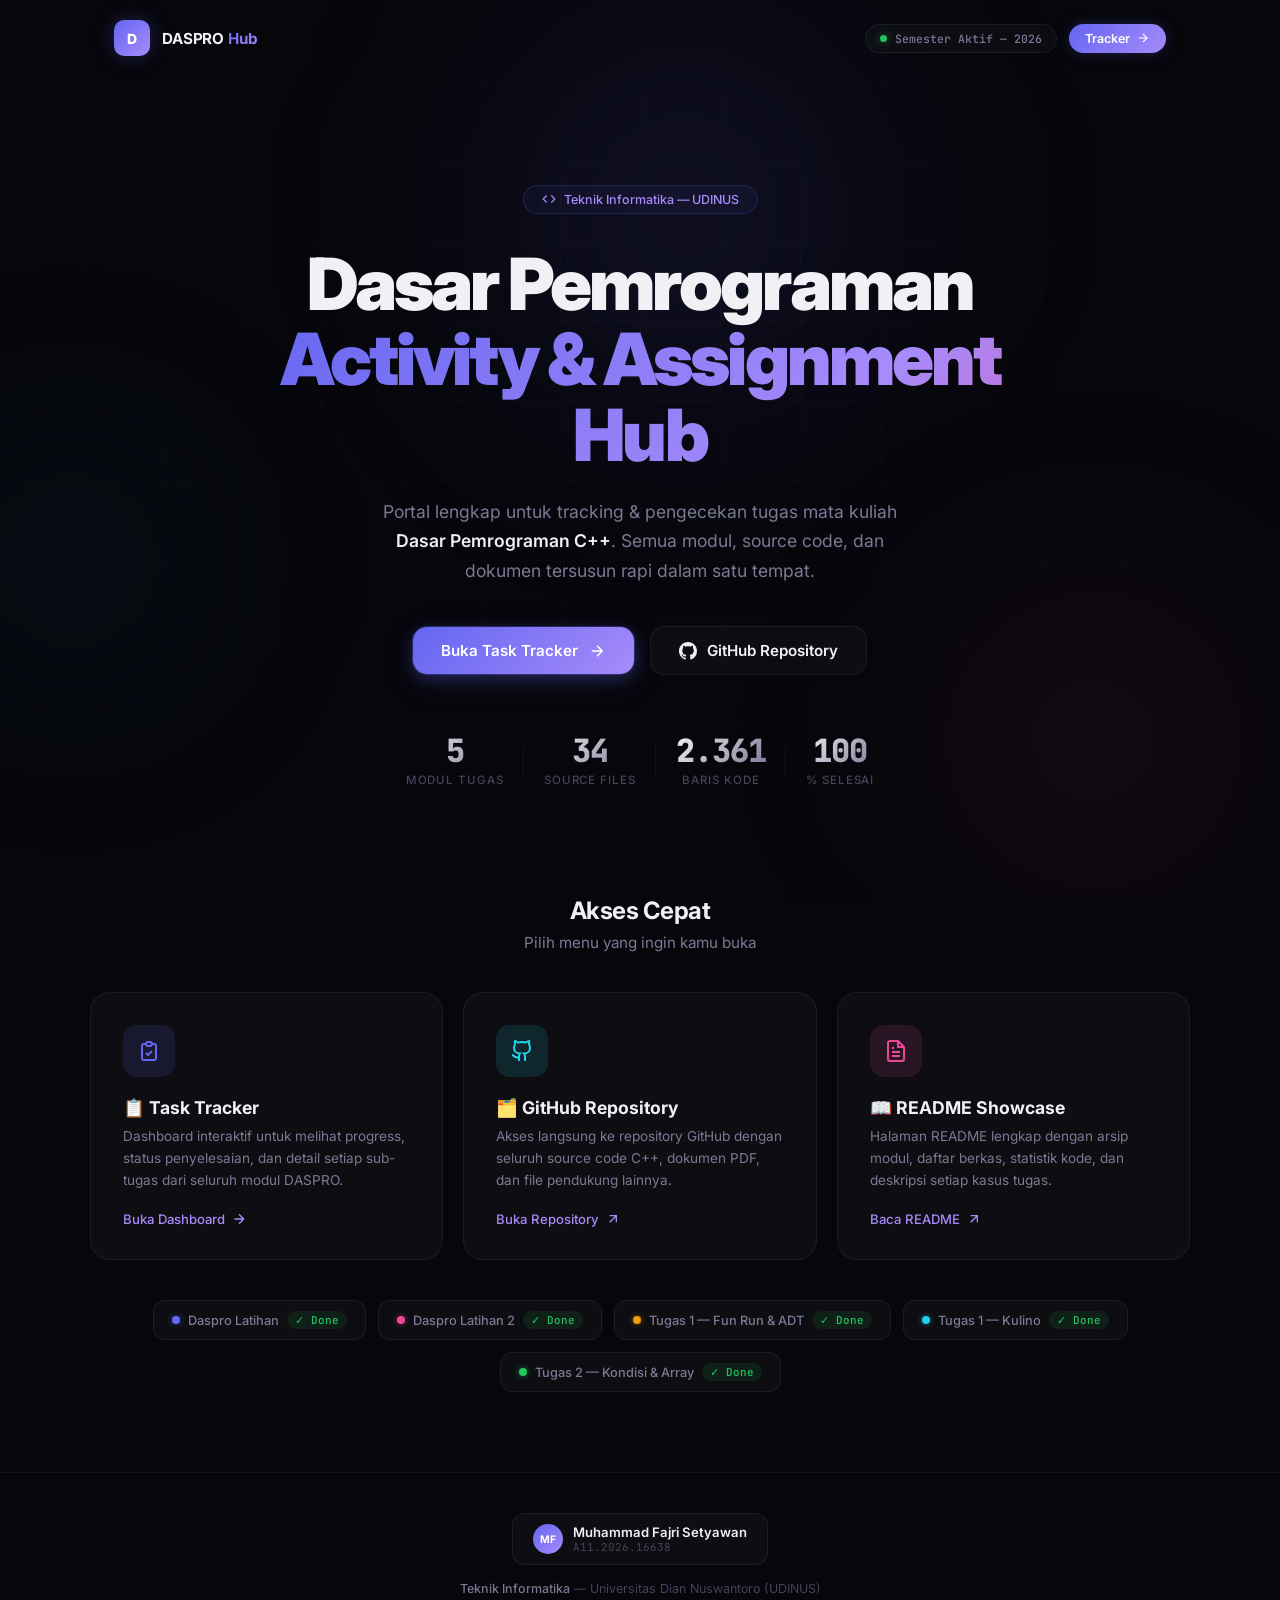
==== commit 9f7b9403: "feat: add module metadata, readme generator workflow, and task tracker interface" ====
--- a/index.html
+++ b/index.html
@@ -609,6 +609,9 @@
         .chip-dot.c2 { background: var(--pink); box-shadow: 0 0 6px rgba(236,72,153,0.5); }
         .chip-dot.c3 { background: var(--amber); box-shadow: 0 0 6px rgba(245,158,11,0.5); }
         .chip-dot.c4 { background: var(--cyan); box-shadow: 0 0 6px rgba(34,211,238,0.5); }
+        .chip-dot.c5 { background: var(--green); box-shadow: 0 0 6px rgba(34,197,94,0.5); }
+        .chip-dot.c6 { background: var(--violet); box-shadow: 0 0 6px rgba(167,139,250,0.5); }
+
 
         .modul-chip .chip-status {
             font-size: 0.68rem;
@@ -799,15 +802,15 @@
 
                 <div class="hero-stats">
                     <div class="hero-stat">
-                        <div class="hero-stat-num" data-count="4">0</div>
+                        <div class="hero-stat-num" data-count="5">0</div>
                         <div class="hero-stat-label">Modul Tugas</div>
                     </div>
                     <div class="hero-stat">
-                        <div class="hero-stat-num" data-count="32">0</div>
+                        <div class="hero-stat-num" data-count="34">0</div>
                         <div class="hero-stat-label">Source Files</div>
                     </div>
                     <div class="hero-stat">
-                        <div class="hero-stat-num" data-count="2168">0</div>
+                        <div class="hero-stat-num" data-count="2368">0</div>
                         <div class="hero-stat-label">Baris Kode</div>
                     </div>
                     <div class="hero-stat">
@@ -872,17 +875,22 @@
                 </div>
                 <div class="modul-chip">
                     <span class="chip-dot c2"></span>
+                    Daspro Latihan 2
+                    <span class="chip-status">✓ Done</span>
+                </div>
+                <div class="modul-chip">
+                    <span class="chip-dot c3"></span>
                     Tugas 1 — Fun Run & ADT
                     <span class="chip-status">✓ Done</span>
                 </div>
                 <div class="modul-chip">
-                    <span class="chip-dot c3"></span>
+                    <span class="chip-dot c4"></span>
                     Tugas 1 — Kulino
                     <span class="chip-status">✓ Done</span>
                 </div>
                 <div class="modul-chip">
-                    <span class="chip-dot c4"></span>
-                    Tugas 2 — Kondisi, Loop, Array
+                    <span class="chip-dot c5"></span>
+                    Tugas 2 — Kondisi & Array
                     <span class="chip-status">✓ Done</span>
                 </div>
             </div>
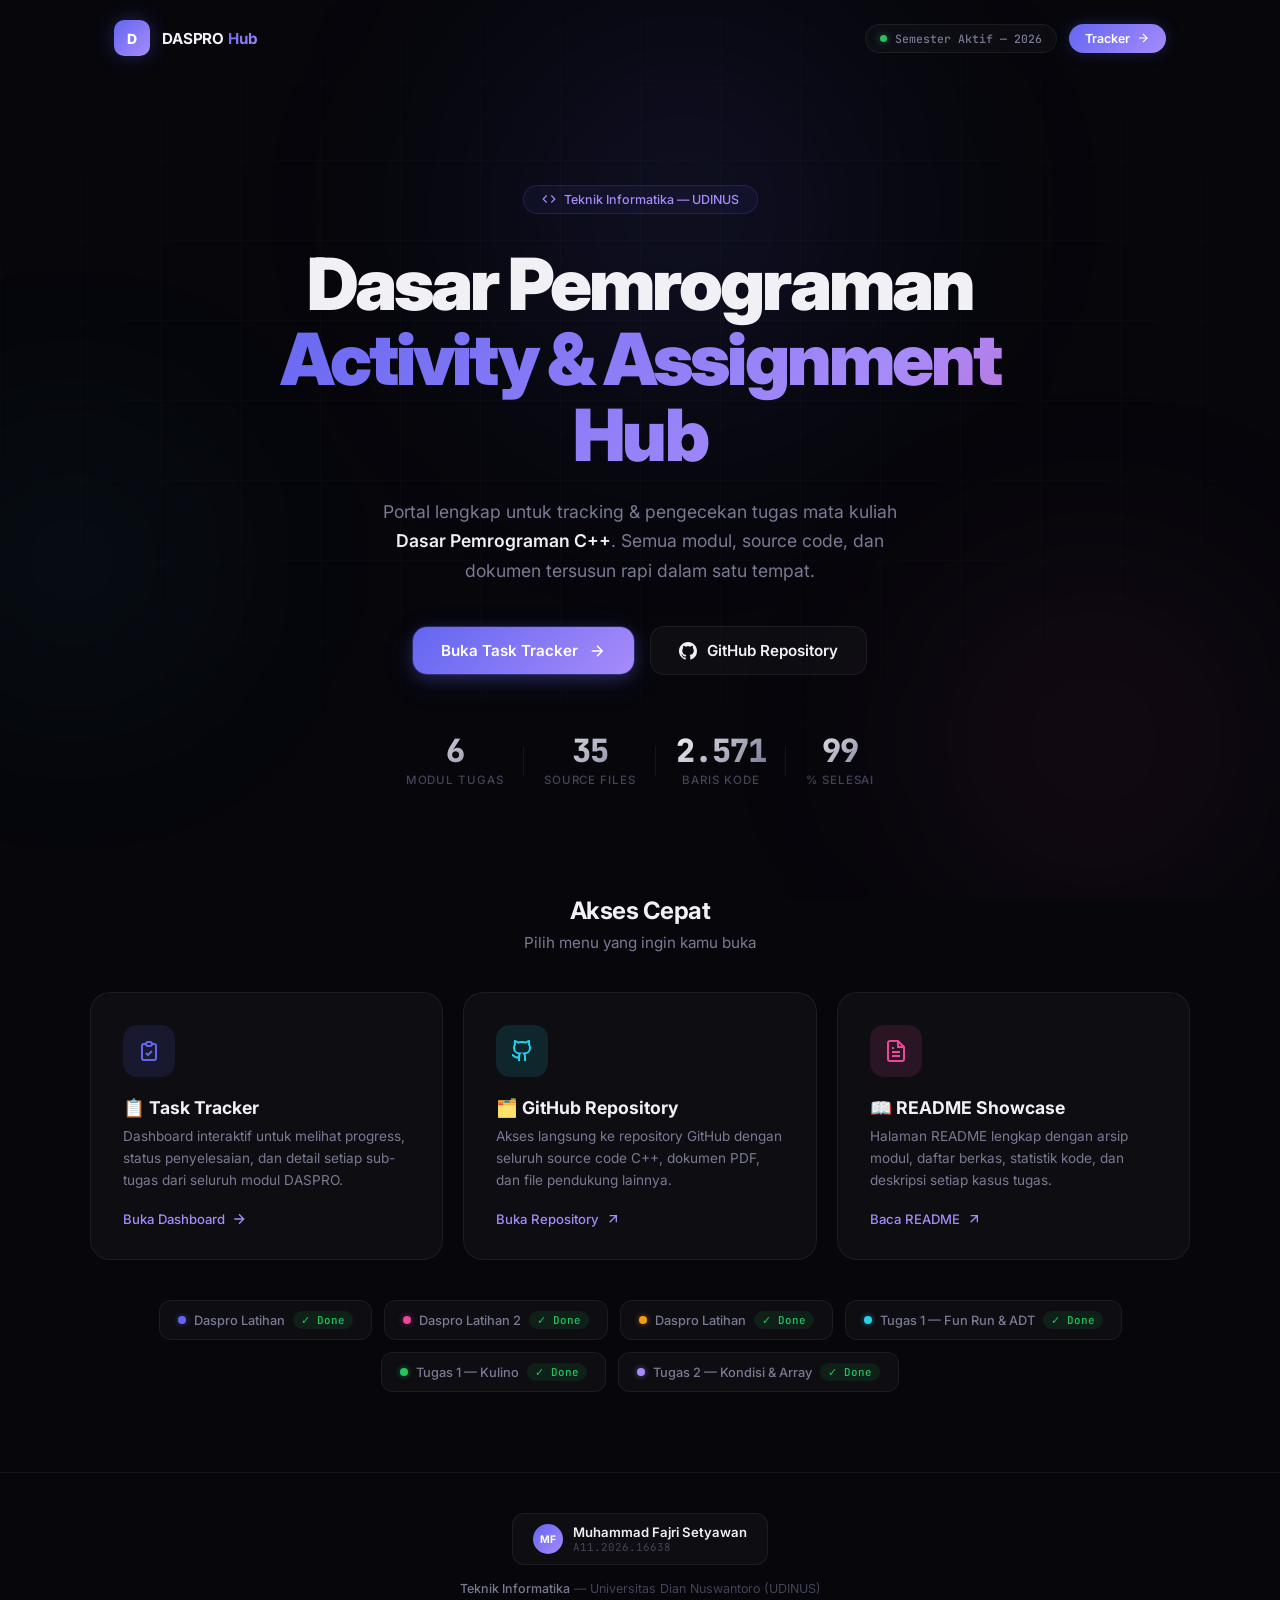
==== commit 6251946b: "feat: add mini project program for looping patterns with numbers and strings" ====
--- a/index.html
+++ b/index.html
@@ -802,15 +802,15 @@
 
                 <div class="hero-stats">
                     <div class="hero-stat">
-                        <div class="hero-stat-num" data-count="5">0</div>
+                        <div class="hero-stat-num" data-count="6">0</div>
                         <div class="hero-stat-label">Modul Tugas</div>
                     </div>
                     <div class="hero-stat">
-                        <div class="hero-stat-num" data-count="34">0</div>
+                        <div class="hero-stat-num" data-count="35">0</div>
                         <div class="hero-stat-label">Source Files</div>
                     </div>
                     <div class="hero-stat">
-                        <div class="hero-stat-num" data-count="2368">0</div>
+                        <div class="hero-stat-num" data-count="2596">0</div>
                         <div class="hero-stat-label">Baris Kode</div>
                     </div>
                     <div class="hero-stat">
@@ -880,16 +880,21 @@
                 </div>
                 <div class="modul-chip">
                     <span class="chip-dot c3"></span>
+                    Daspro Latihan
+                    <span class="chip-status">✓ Done</span>
+                </div>
+                <div class="modul-chip">
+                    <span class="chip-dot c4"></span>
                     Tugas 1 — Fun Run & ADT
                     <span class="chip-status">✓ Done</span>
                 </div>
                 <div class="modul-chip">
-                    <span class="chip-dot c4"></span>
+                    <span class="chip-dot c5"></span>
                     Tugas 1 — Kulino
                     <span class="chip-status">✓ Done</span>
                 </div>
                 <div class="modul-chip">
-                    <span class="chip-dot c5"></span>
+                    <span class="chip-dot c6"></span>
                     Tugas 2 — Kondisi & Array
                     <span class="chip-status">✓ Done</span>
                 </div>
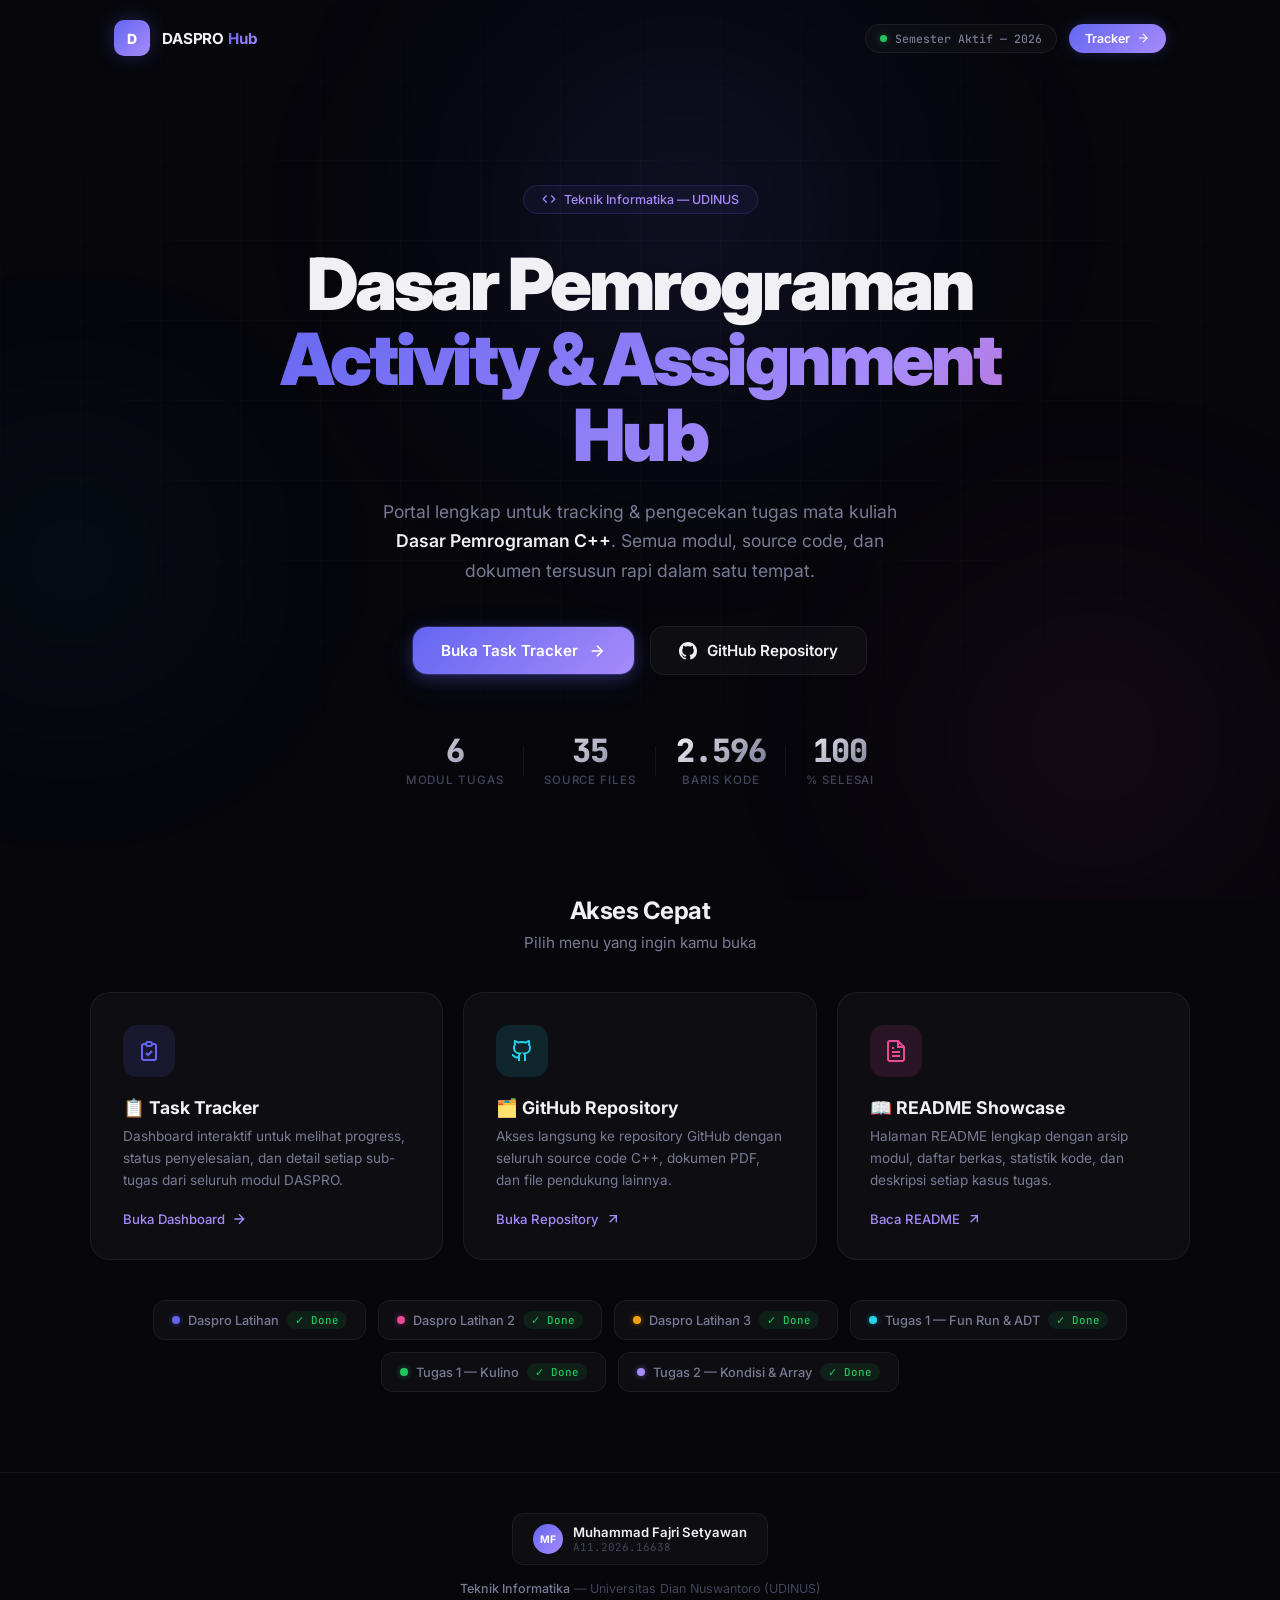
==== commit 31b85279: "feat: add README generator script, task tracker, and course module info json" ====
--- a/index.html
+++ b/index.html
@@ -880,7 +880,7 @@
                 </div>
                 <div class="modul-chip">
                     <span class="chip-dot c3"></span>
-                    Daspro Latihan
+                    Daspro Latihan 3
                     <span class="chip-status">✓ Done</span>
                 </div>
                 <div class="modul-chip">
